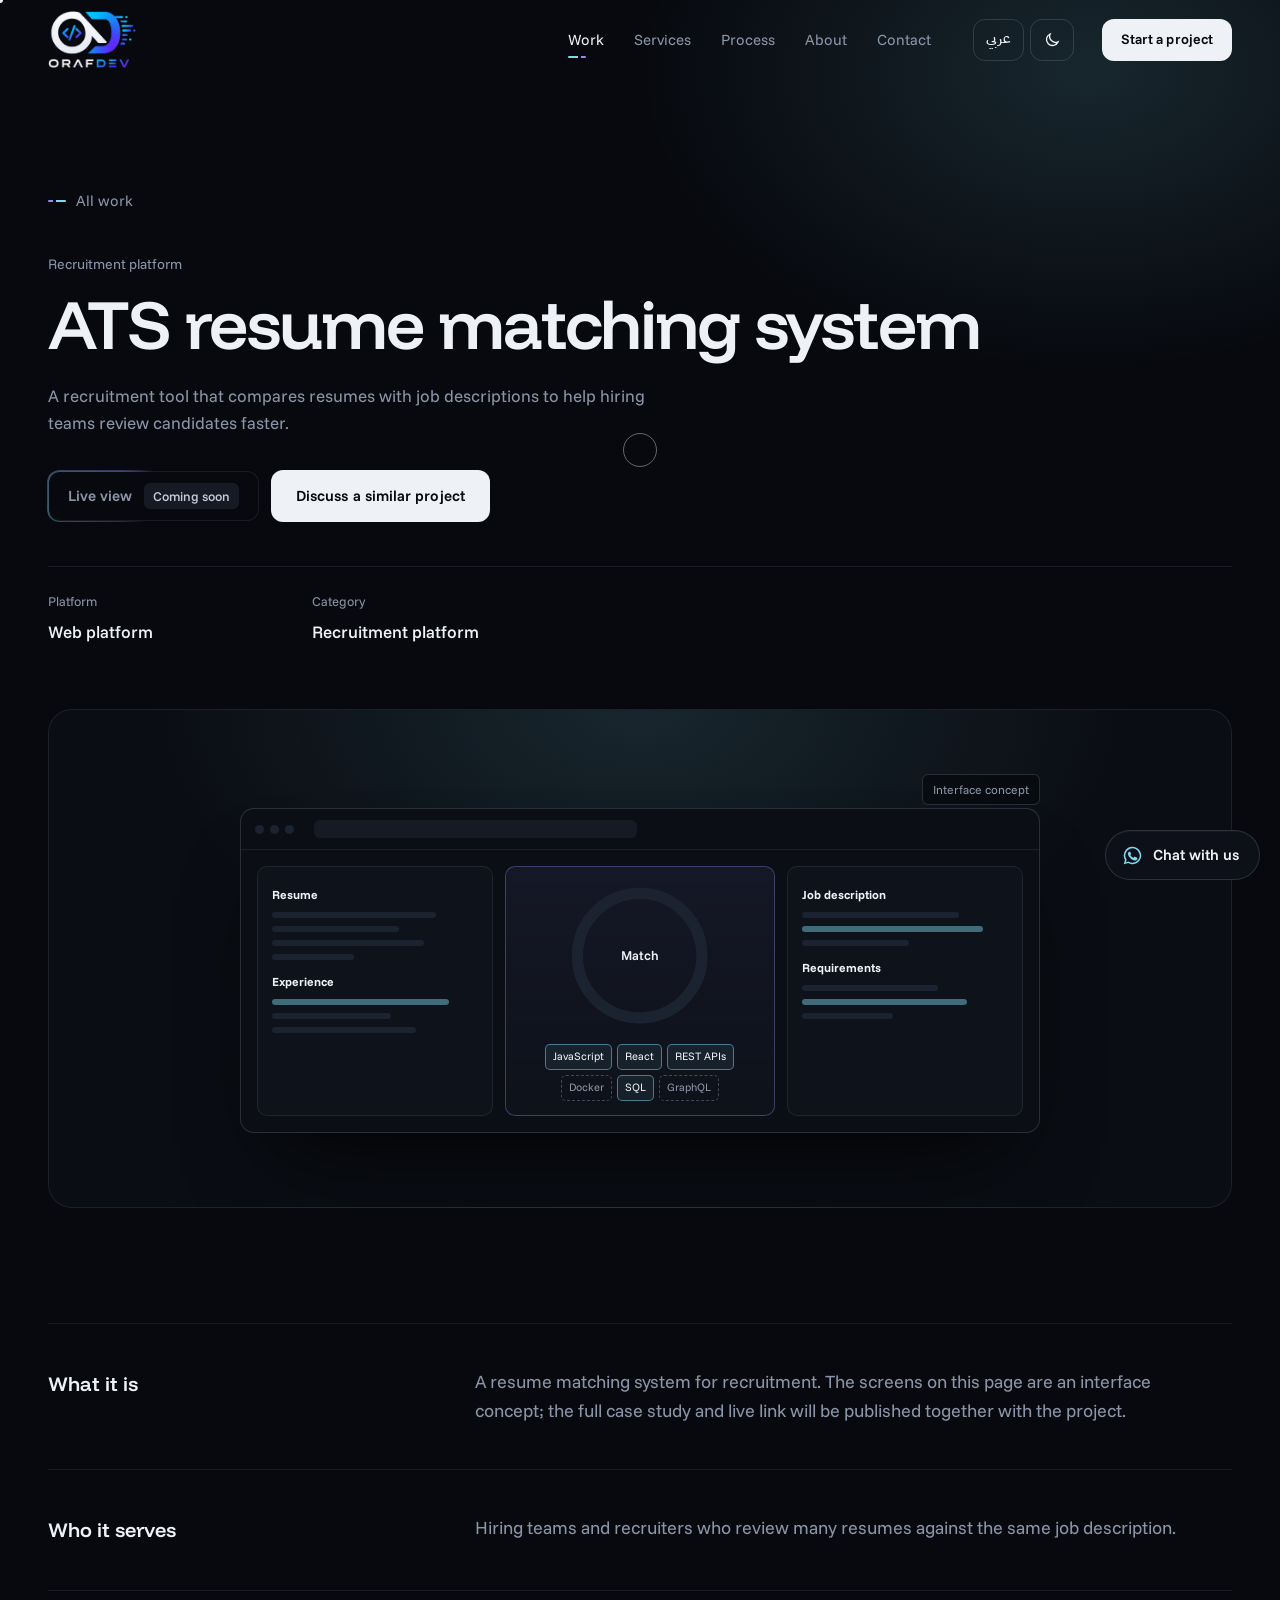
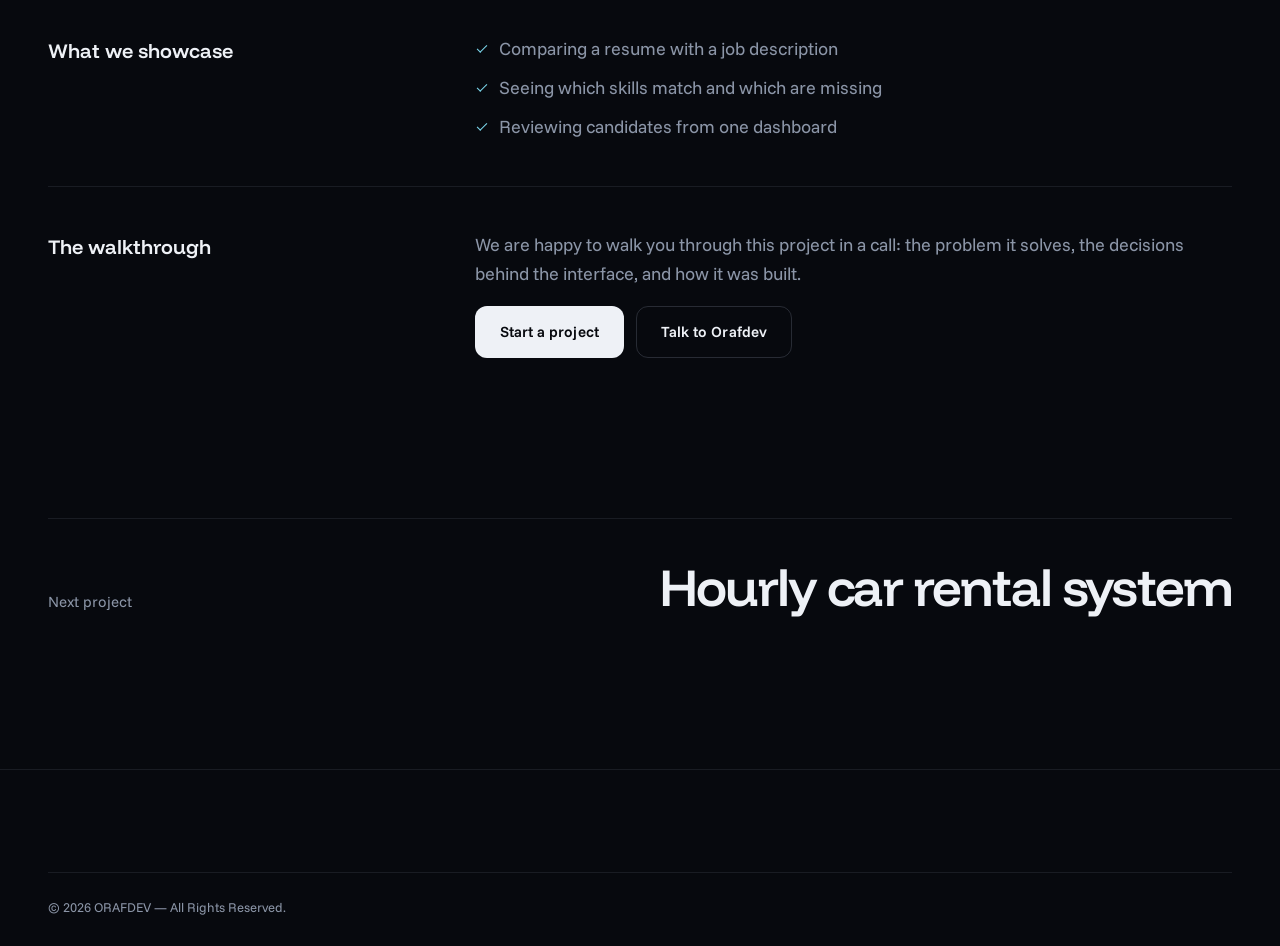
==== work/ats-matching.html @ 146fd5d3 "Original site from orafdev.zip" ====
<!doctype html>
<html lang="en">
<head>
  <meta charset="utf-8">
  <meta name="viewport" content="width=device-width, initial-scale=1">
  <title>ATS resume matching system — Orafdev</title>
  <meta name="description" content="A recruitment tool that compares resumes with job descriptions to help hiring teams review candidates faster.">
  <meta name="theme-color" content="#07090E">
  <link rel="canonical" href="/work/ats-matching.html">
  <link rel="icon" type="image/png" href="../assets/img/logo-symbol.png">
  <meta property="og:type" content="article">
  <meta property="og:title" content="ATS resume matching system — Orafdev">
  <meta property="og:description" content="A recruitment tool that compares resumes with job descriptions to help hiring teams review candidates faster.">
  <meta property="og:image" content="../logo.jpg">
  <link rel="preconnect" href="https://fonts.googleapis.com">
  <link rel="preconnect" href="https://fonts.gstatic.com" crossorigin>
  <link href="https://fonts.googleapis.com/css2?family=Funnel+Display:wght@400..800&family=Funnel+Sans:wght@400..700&family=IBM+Plex+Sans+Arabic:wght@400;500;600;700&display=swap" rel="stylesheet">
  <link rel="stylesheet" href="../assets/css/styles.css">
  <script src="../assets/js/prefs.js"></script>
  <script src="../assets/js/config.js"></script>
  <script src="../assets/js/i18n.js" defer></script>
  <script src="../assets/js/main.js" defer></script>
</head>
<body data-root="../">
  <a class="skip" href="#main">Skip to content</a>
  <div class="cursor" aria-hidden="true"><span class="cursor-dot"></span><span class="cursor-ring"></span></div>
  <div class="page-veil" aria-hidden="true"><span></span></div>

  <header class="nav" data-nav>
    <div class="nav-inner">
      <a class="logo" href="../index.html" aria-label="Orafdev home"><img src="../assets/img/logo.png" alt="Orafdev" width="824" height="526"></a>
      <nav class="nav-links" aria-label="Main">
        <a href="../index.html#work" class="is-active" aria-current="page">Work</a>
        <a href="../index.html#services">Services</a>
        <a href="../index.html#process">Process</a>
        <a href="../index.html#about">About</a>
        <a href="../index.html#contact">Contact</a>
      </nav>
      <div class="nav-tools">
        <button class="tool-btn lang-btn" type="button" data-lang-toggle>عربي</button>
        <button class="tool-btn" type="button" data-theme-toggle aria-label="Switch to light mode">
          <svg class="i-moon" viewBox="0 0 24 24" aria-hidden="true"><path d="M20 14.5A8 8 0 0 1 9.5 4a8 8 0 1 0 10.5 10.5Z"/></svg>
          <svg class="i-sun" viewBox="0 0 24 24" aria-hidden="true"><circle cx="12" cy="12" r="4"/><path d="M12 2v2M12 20v2M4.9 4.9l1.4 1.4M17.7 17.7l1.4 1.4M2 12h2M20 12h2M4.9 19.1l1.4-1.4M17.7 6.3l1.4-1.4"/></svg>
        </button>
      </div>
      <a class="btn btn-primary btn-sm nav-cta" href="../index.html#contact" data-magnetic>Start a project</a>
      <button class="menu-toggle" type="button" aria-expanded="false" aria-controls="mobile-menu" aria-label="Open menu"><span></span><span></span></button>
    </div>
  </header>
  <div class="mobile-menu" id="mobile-menu" hidden>
    <nav aria-label="Mobile">
      <a href="../index.html#work">Work</a><a href="../index.html#services">Services</a><a href="../index.html#process">Process</a><a href="../index.html#about">About</a><a href="../index.html#contact">Contact</a>
    </nav>
    <a class="btn btn-primary btn-block" href="../index.html#contact">Start a project</a>
  </div>

  <main id="main" data-project="ats-matching">
    <section class="case-hero" style="--tint: 125, 217, 238">
      <div class="wrap">
        <a class="back" href="../index.html#work">All work</a>
        <p class="project-cat reveal-hero">Recruitment platform</p>
        <h1 class="h-xxl reveal-hero">ATS resume matching system</h1>
        <p class="lead reveal-hero">A recruitment tool that compares resumes with job descriptions to help hiring teams review candidates faster.</p>
        <div class="case-actions reveal-hero">
          <a class="live-btn" data-live="ats-matching"><span class="live-label">Live view</span><span class="live-soon">Coming soon</span><span class="live-arrow" aria-hidden="true">→</span></a>
          <a class="btn btn-ghost" data-source="ats-matching" hidden>Source code</a>
          <a class="btn btn-primary" href="../index.html#contact" data-magnetic>Discuss a similar project</a>
        </div>
        <dl class="case-meta reveal-hero">
          <div><dt>Platform</dt><dd>Web platform</dd></div>
          <div><dt>Category</dt><dd>Recruitment platform</dd></div>
          <div><dt>Technology</dt><dd data-tech>To be published</dd></div>
        </dl>
      </div>
    </section>

    <div class="wrap">
      <figure class="case-visual is-mock reveal">
        <div class="mock-ats" role="img" aria-label="Interface concept of a resume matching dashboard">
        <div class="mk-browser">
        <div class="mk-bar"><i></i><i></i><i></i><span class="mk-url"></span></div>
        <div class="ats-ui">
        <div class="ats-doc">
        <b>Resume</b>
        <i style="--w:80%"></i><i style="--w:62%"></i><i style="--w:74%"></i><i style="--w:40%"></i>
        <b>Experience</b>
        <i style="--w:86%"></i><i style="--w:58%"></i><i style="--w:70%"></i>
        </div>
        <div class="ats-match">
        <div class="ats-ring"><svg viewBox="0 0 120 120" aria-hidden="true"><circle cx="60" cy="60" r="50"/><circle class="arc" cx="60" cy="60" r="50"/></svg><span>Match</span></div>
        <div class="ats-skills">
        <span class="is-hit">JavaScript</span><span class="is-hit">React</span><span class="is-hit">REST APIs</span><span>Docker</span><span class="is-hit">SQL</span><span>GraphQL</span>
        </div>
        </div>
        <div class="ats-doc ats-job">
        <b>Job description</b>
        <i style="--w:76%"></i><i style="--w:88%"></i><i style="--w:52%"></i>
        <b>Requirements</b>
        <i style="--w:66%"></i><i style="--w:80%"></i><i style="--w:44%"></i>
        </div>
        </div>
        </div>
        <span class="concept-tag">Interface concept</span>
        </div>
      </figure>
    </div>

    <div class="case-body">
      <div class="wrap">
        <section class="case-section reveal">
          <h2>What it is</h2>
          <div class="content">
            <p>A resume matching system for recruitment. The screens on this page are an interface concept; the full case study and live link will be published together with the project.</p>
          </div>
        </section>
        <section class="case-section reveal">
          <h2>Who it serves</h2>
          <div class="content">
            <p>Hiring teams and recruiters who review many resumes against the same job description.</p>
          </div>
        </section>
        <section class="case-section reveal">
          <h2>What we showcase</h2>
          <div class="content">
            <ul class="case-points"><li>Comparing a resume with a job description</li><li>Seeing which skills match and which are missing</li><li>Reviewing candidates from one dashboard</li></ul>
          </div>
        </section>

        <!--
          TODO(founders): extend this case study with real information only:
          the challenge, the approach, key features, technology (also set "tech" in assets/js/config.js),
          and the live URL ("live" in config.js). Add matching Arabic lines to assets/js/i18n.js.
        -->

        <section class="case-section reveal">
          <h2>The walkthrough</h2>
          <div class="content">
            <p>We are happy to walk you through this project in a call: the problem it solves, the decisions behind the interface, and how it was built.</p>
            <div class="hero-actions">
              <a class="btn btn-primary" href="../index.html#contact" data-magnetic>Start a project</a>
              <a class="btn btn-ghost" href="../index.html#contact" data-wa-link data-magnetic>Talk to Orafdev</a>
            </div>
          </div>
        </section>
      </div>
    </div>

    <section class="case-next">
      <div class="wrap">
        <a href="car-rental.html"><span>Next project</span><strong>Hourly car rental system</strong></a>
      </div>
    </section>
  </main>

  <footer class="footer">
    <div class="wrap"><div class="footer-bottom"><p>© <span data-year></span> ORAFDEV — All Rights Reserved.</p></div></div>
  </footer>

  <a class="wa-float" href="../index.html#contact" data-wa-link aria-label="Message Orafdev on WhatsApp">
    <svg viewBox="0 0 24 24" aria-hidden="true"><path d="M12 2a10 10 0 0 0-8.6 15.1L2 22l5-1.3A10 10 0 1 0 12 2Zm0 18.2a8.2 8.2 0 0 1-4.2-1.2l-.3-.2-3 .8.8-2.9-.2-.3A8.2 8.2 0 1 1 12 20.2Zm4.5-6.1c-.2-.1-1.5-.7-1.7-.8-.2-.1-.4-.1-.6.1l-.8 1c-.1.2-.3.2-.5.1a6.7 6.7 0 0 1-3.3-2.9c-.2-.4.2-.4.7-1.3.1-.2 0-.3 0-.4l-.8-1.8c-.2-.5-.4-.4-.6-.4h-.5a1 1 0 0 0-.7.3 3 3 0 0 0-.9 2.2 5.2 5.2 0 0 0 1.1 2.8 11.9 11.9 0 0 0 4.6 4c1.7.7 2.3.8 3.2.6a2.7 2.7 0 0 0 1.8-1.2 2.2 2.2 0 0 0 .1-1.3c0-.1-.2-.2-.4-.3Z"/></svg>
    <span>Chat with us</span>
  </a>
</body>
</html>
---- assets/css/styles.css ----
/* ==========================================================================
   ORAFDEV — Graphite & Ion design system
   ========================================================================== */
@property --ang { syntax: "<angle>"; inherits: false; initial-value: 0deg; }

:root {
  /* Surfaces */
  --bg: #07090E;
  --bg-2: #0A0D13;
  --surface: #0E121A;
  --surface-2: #151A24;
  --surface-3: #1C2330;
  --line: rgba(170, 182, 204, 0.11);
  --line-2: rgba(170, 182, 204, 0.2);
  --line-3: rgba(170, 182, 204, 0.32);

  /* Text */
  --fg: #EEF1F6;
  --fg-2: #C5CCD8;
  --muted: #8B95A7;

  /* Accents — softened from the logo's cyan / blue / violet */
  --ion: #7DD9EE;
  --iris: #8E8CF5;
  --azure: #5B8CFF;
  --ion-rgb: 125, 217, 238;
  --iris-rgb: 142, 140, 245;
  --accent-text: #7DD9EE;
  --duo: linear-gradient(100deg, var(--ion), var(--azure) 55%, var(--iris));

  --shadow-1: 0 1px 0 rgba(255, 255, 255, .03) inset, 0 20px 40px -24px rgba(0, 0, 0, .6);
  --shadow-2: 0 1px 0 rgba(255, 255, 255, .04) inset, 0 40px 80px -40px rgba(0, 0, 0, .7);

  /* Type */
  --font-display: "Funnel Display", "Funnel Sans", system-ui, sans-serif;
  --font: "Funnel Sans", system-ui, -apple-system, "Segoe UI", sans-serif;
  --fs-hero: clamp(2.6rem, 6vw, 5.6rem);
  --fs-xxl: clamp(2.4rem, 5.4vw, 4.8rem);
  --fs-xl: clamp(2.1rem, 4.1vw, 3.6rem);
  --fs-l: clamp(1.6rem, 2.5vw, 2.25rem);
  --fs-m: 1.25rem;
  --fs-s: 1.0625rem;

  /* Shape + rhythm */
  --r-xl: 24px;
  --r-l: 18px;
  --r-m: 12px;
  --r-s: 8px;
  --wrap: 1280px;
  --gutter: clamp(16px, 4vw, 48px);
  --section: clamp(84px, 9vw, 128px);
  --nav-h: 80px;
  --ease: cubic-bezier(.2, .7, .1, 1);
  --ease-out: cubic-bezier(.16, 1, .3, 1);
  color-scheme: dark;
}

:root[data-theme="light"] {
  --bg: #F5F7FA;
  --bg-2: #EEF1F5;
  --surface: #FFFFFF;
  --surface-2: #F2F4F8;
  --surface-3: #E8ECF2;
  --line: rgba(15, 23, 42, 0.09);
  --line-2: rgba(15, 23, 42, 0.16);
  --line-3: rgba(15, 23, 42, 0.26);
  --fg: #0B0F17;
  --fg-2: #2A3342;
  --muted: #5B6577;
  --accent-text: #19708A;
  --shadow-1: 0 1px 2px rgba(15, 23, 42, .04), 0 18px 36px -24px rgba(15, 23, 42, .22);
  --shadow-2: 0 1px 2px rgba(15, 23, 42, .05), 0 36px 70px -36px rgba(15, 23, 42, .3);
  color-scheme: light;
}

/* Screens and system visuals stay dark in both themes */
.dark-scope,
:root[data-theme="light"] :is(.panel-media, .mod-visual, .stack-viz, .hero-canvas, .case-visual) {
  --bg: #07090E; --bg-2: #0A0D13; --surface: #0E121A; --surface-2: #151A24; --surface-3: #1C2330;
  --line: rgba(170, 182, 204, 0.11); --line-2: rgba(170, 182, 204, 0.2); --line-3: rgba(170, 182, 204, 0.32);
  --fg: #EEF1F6; --fg-2: #C5CCD8; --muted: #8B95A7; --accent-text: #7DD9EE;
}

/* ==========================================================================
   Base
   ========================================================================== */
*, *::before, *::after { box-sizing: border-box; }
[hidden] { display: none !important; }
html { scroll-behavior: smooth; -webkit-text-size-adjust: 100%; scroll-padding-top: 88px; }
body {
  margin: 0;
  background: var(--bg);
  color: var(--fg-2);
  font-family: var(--font);
  font-size: 1.0625rem;
  line-height: 1.6;
  -webkit-font-smoothing: antialiased;
  -moz-osx-font-smoothing: grayscale;
  overflow-x: clip;
}
img, svg, canvas { display: block; max-width: 100%; }
a { color: inherit; text-decoration: none; }
button, input, select, textarea { font: inherit; color: inherit; }
ul, ol { margin: 0; padding: 0; list-style: none; }
h1, h2, h3, p, dl, dd, figure { margin: 0; }
::selection { background: var(--ion); color: #07090E; }
:focus-visible { outline: 2px solid var(--ion); outline-offset: 3px; border-radius: 6px; }

.skip {
  position: fixed; inset-inline-start: 16px; top: -60px; z-index: 300;
  background: var(--fg); color: var(--bg); padding: 10px 16px; border-radius: var(--r-m); font-weight: 600; transition: top .2s;
}
.skip:focus { top: 16px; }

.wrap { width: 100%; max-width: calc(var(--wrap) + var(--gutter) * 2); margin: 0 auto; padding: 0 var(--gutter); }
.section { padding: var(--section) 0; position: relative; }

/* Type */
.hero-title, .h-xxl, .h-xl, .h-l, .panel-title, .footer-statement, .price, .stat dd {
  font-family: var(--font-display);
  color: var(--fg);
  font-weight: 600;
  letter-spacing: -0.028em;
  line-height: 1.04;
  text-wrap: balance;
}
.h-xxl { font-size: var(--fs-xxl); }
.h-xl { font-size: var(--fs-xl); }
.h-l { font-size: var(--fs-l); letter-spacing: -0.025em; line-height: 1.08; }
.h-m { font-family: var(--font-display); font-size: var(--fs-m); font-weight: 600; color: var(--fg); line-height: 1.25; letter-spacing: -0.01em; }
.h-s { font-family: var(--font-display); font-size: var(--fs-s); font-weight: 600; color: var(--fg); line-height: 1.3; letter-spacing: -0.005em; }
.lead { font-size: clamp(1.0625rem, 1.3vw, 1.2rem); color: var(--muted); line-height: 1.6; max-width: 36em; text-wrap: pretty; }
p { text-wrap: pretty; }

.section-head { display: grid; gap: 18px; max-width: 780px; margin-bottom: clamp(44px, 6vw, 80px); }

/* ==========================================================================
   Logo
   ========================================================================== */
.logo { display: block; width: 88px; flex: none; }
.logo img { width: 100%; height: auto; }
.logo-lg { width: 132px; }
:root[data-theme="light"] .logo { background: #07090E; border-radius: 10px; padding: 6px 9px; box-sizing: content-box; width: 74px; }
:root[data-theme="light"] .logo-lg { width: 112px; padding: 10px 14px; }

/* ==========================================================================
   Buttons
   ========================================================================== */
.btn {
  --mx: 0px; --my: 0px;
  position: relative; display: inline-flex; align-items: center; justify-content: center; gap: 10px;
  min-height: 52px; padding: 0 24px; border-radius: var(--r-m);
  font-weight: 600; font-size: .9375rem; letter-spacing: .005em; white-space: nowrap;
  border: 1px solid transparent; cursor: pointer;
  transform: translate(var(--mx), var(--my));
  transition: transform .35s var(--ease-out), background-color .25s, border-color .25s, box-shadow .3s, color .25s;
}
.btn-sm { min-height: 42px; padding: 0 18px; font-size: .875rem; }
.btn-block { width: 100%; }
.btn-primary { background: var(--fg); color: var(--bg); box-shadow: 0 0 0 0 rgba(var(--ion-rgb), 0); }
.btn-primary:hover { box-shadow: 0 0 0 4px rgba(var(--ion-rgb), .16), 0 14px 34px -14px rgba(var(--ion-rgb), .55); }
.btn-ghost { background: transparent; border-color: var(--line-2); color: var(--fg); }
.btn-ghost:hover { border-color: var(--line-3); background: var(--surface-2); }
.btn[aria-disabled="true"] { opacity: .5; pointer-events: none; }

/* Live view: a light that flows around the border */
.live-btn {
  position: relative; isolation: isolate;
  display: inline-flex; align-items: center; gap: 12px;
  min-height: 50px; padding: 0 20px; border-radius: var(--r-m);
  background: var(--surface-2); color: var(--fg); font-weight: 600; font-size: .9375rem;
  box-shadow: inset 0 0 0 1px var(--line-2);
  cursor: pointer; transition: background .3s, box-shadow .3s, transform .35s var(--ease-out);
}
.live-btn::before {
  content: ""; position: absolute; inset: -1px; z-index: -1; border-radius: inherit; padding: 1.5px;
  background: conic-gradient(from var(--ang), transparent 0deg, transparent 200deg, var(--ion) 260deg, var(--iris) 310deg, transparent 360deg);
  -webkit-mask: linear-gradient(#000 0 0) content-box, linear-gradient(#000 0 0); -webkit-mask-composite: xor;
  mask: linear-gradient(#000 0 0) content-box exclude, linear-gradient(#000 0 0);
  animation: orbit-ang 3.6s linear infinite;
}
.live-btn::after {
  content: ""; position: absolute; inset: 0; z-index: -1; border-radius: inherit; opacity: 0;
  background: radial-gradient(120% 140% at 0% 50%, rgba(var(--ion-rgb), .16), transparent 60%);
  transition: opacity .35s;
}
.live-btn:hover { background: var(--surface-3); transform: translateY(-1px); }
.live-btn:hover::before { animation-duration: 1.4s; }
.live-btn:hover::after { opacity: 1; }
.live-arrow { display: inline-block; transition: transform .35s var(--ease-out); }
.live-btn:hover .live-arrow { transform: translateX(5px); }
.live-soon { display: none; }
.live-btn.is-soon { cursor: default; background: transparent; box-shadow: inset 0 0 0 1px var(--line); color: var(--muted); }
.live-btn.is-soon::before { animation: none; opacity: .35; }
.live-btn.is-soon:hover { transform: none; background: transparent; }
.live-btn.is-soon .live-arrow { display: none; }
.live-btn.is-soon .live-soon { display: inline; font-size: .8125rem; font-weight: 500; padding: 3px 9px; border-radius: 6px; background: var(--surface-2); color: var(--fg-2); }
@keyframes orbit-ang { to { --ang: 360deg; } }

.link-btn { display: inline-flex; align-items: center; gap: 8px; min-height: 50px; padding: 0 6px; color: var(--fg); font-weight: 600; font-size: .9375rem; position: relative; }
.link-btn::after { content: ""; position: absolute; inset-inline: 6px; bottom: 12px; height: 1px; background: var(--line-3); transition: background .3s; }
.link-btn:hover::after { background: var(--ion); }

/* ==========================================================================
   Navigation
   ========================================================================== */
.nav { position: fixed; inset: 0 0 auto 0; z-index: 50; height: var(--nav-h); border-bottom: 1px solid transparent; transition: height .4s var(--ease), background-color .4s, border-color .4s; }
.nav.is-scrolled {
  height: 66px;
  background: color-mix(in srgb, var(--bg) 74%, transparent);
  backdrop-filter: blur(18px) saturate(150%); -webkit-backdrop-filter: blur(18px) saturate(150%);
  border-bottom-color: var(--line);
}
.nav-inner { height: 100%; max-width: calc(var(--wrap) + var(--gutter) * 2); margin: 0 auto; padding: 0 var(--gutter); display: flex; align-items: center; gap: 28px; }
.nav .logo { transition: width .4s var(--ease); }
.nav.is-scrolled .logo { width: 74px; }
:root[data-theme="light"] .nav.is-scrolled .logo { width: 62px; }
.nav-links { display: flex; gap: 2px; margin-inline-start: auto; }
.nav-links a { position: relative; padding: 10px 14px; font-size: .9375rem; color: var(--muted); transition: color .2s; }
.nav-links a:hover, .nav-links a.is-active { color: var(--fg); }
.nav-links a::after {
  content: ""; position: absolute; inset-inline-start: 14px; bottom: 4px; height: 2px; width: 18px; border-radius: 2px;
  background: linear-gradient(90deg, var(--ion) 0 10px, transparent 10px 13px, var(--iris) 13px 18px);
  transform: scaleX(0); transform-origin: left; transition: transform .35s var(--ease-out);
}
.nav-links a.is-active::after { transform: scaleX(1); }
.nav-tools { display: flex; align-items: center; gap: 6px; }
.tool-btn { display: inline-grid; place-items: center; min-width: 42px; height: 42px; padding: 0 12px; border-radius: var(--r-m); border: 1px solid var(--line-2); background: transparent; color: var(--fg); font-size: .875rem; font-weight: 600; cursor: pointer; transition: border-color .25s, background .25s; }
.tool-btn:hover { border-color: var(--line-3); background: var(--surface-2); }
.tool-btn svg { width: 18px; height: 18px; fill: none; stroke: currentColor; stroke-width: 1.8; stroke-linecap: round; }
.tool-btn .i-sun { display: none; }
:root[data-theme="light"] .tool-btn .i-sun { display: block; }
:root[data-theme="light"] .tool-btn .i-moon { display: none; }
.lang-btn { font-family: "IBM Plex Sans Arabic", var(--font); }
:root[lang="ar"] .lang-btn { font-family: "Funnel Sans", sans-serif; letter-spacing: .04em; }

.menu-toggle { display: none; width: 48px; height: 48px; border: 1px solid var(--line-2); border-radius: var(--r-m); background: transparent; position: relative; cursor: pointer; }
.menu-toggle span { position: absolute; left: 14px; right: 14px; height: 2px; background: var(--fg); border-radius: 2px; transition: transform .4s var(--ease-out), top .4s var(--ease-out); }
.menu-toggle span:first-child { top: 19px; }
.menu-toggle span:last-child { top: 27px; right: 20px; background: var(--ion); }
.menu-toggle[aria-expanded="true"] span:first-child { top: 23px; transform: rotate(45deg); }
.menu-toggle[aria-expanded="true"] span:last-child { top: 23px; right: 14px; transform: rotate(-45deg); background: var(--fg); }

.mobile-menu {
  position: fixed; inset: 0; z-index: 45; background: var(--bg);
  padding: calc(var(--nav-h) + 12px) var(--gutter) 32px; display: flex; flex-direction: column;
  clip-path: circle(0% at calc(100% - 40px) 40px); transition: clip-path .6s var(--ease-out);
}
.mobile-menu.is-open { clip-path: circle(150% at calc(100% - 40px) 40px); }
.mobile-menu nav { display: flex; flex-direction: column; margin: auto 0; padding: 24px 0; }
.mobile-menu nav a {
  font-family: var(--font-display); font-size: clamp(2.2rem, 10vw, 3rem); font-weight: 600; color: var(--fg);
  letter-spacing: -0.03em; padding: 8px 0; line-height: 1.15; border-bottom: 1px solid var(--line);
  opacity: 0; transform: translateY(16px); transition: opacity .5s var(--ease-out), transform .5s var(--ease-out);
}
.mobile-menu.is-open nav a { opacity: 1; transform: none; }
.mobile-menu.is-open nav a:nth-child(2) { transition-delay: .05s; }
.mobile-menu.is-open nav a:nth-child(3) { transition-delay: .1s; }
.mobile-menu.is-open nav a:nth-child(4) { transition-delay: .15s; }
.mobile-menu.is-open nav a:nth-child(5) { transition-delay: .2s; }

/* ==========================================================================
   Hero
   ========================================================================== */
.hero { position: relative; min-height: 100svh; display: flex; align-items: center; padding: calc(var(--nav-h) + 40px) 0 110px; overflow: hidden; isolation: isolate; }
.hero-canvas { position: absolute; inset: 0; width: 100%; height: 100%; z-index: -1; }
.hero-fallback {
  position: absolute; inset: 0; z-index: -2;
  background:
    radial-gradient(45% 55% at 76% 46%, rgba(91, 140, 255, .14), transparent 70%),
    radial-gradient(30% 34% at 86% 30%, rgba(var(--ion-rgb), .1), transparent 70%),
    radial-gradient(34% 40% at 66% 78%, rgba(var(--iris-rgb), .1), transparent 70%);
}
.hero-glow { position: absolute; inset: 0; z-index: -1; pointer-events: none; background: radial-gradient(520px circle at var(--gx, 70%) var(--gy, 40%), rgba(var(--ion-rgb), .06), transparent 60%); }
.hero::after { content: ""; position: absolute; inset: auto 0 0 0; height: 180px; z-index: -1; pointer-events: none; background: linear-gradient(to bottom, transparent, var(--bg)); }
.hero-title { font-size: var(--fs-hero); max-width: 12.5em; line-height: 1; letter-spacing: -0.032em; margin-bottom: 28px; }
.hero-title .line { display: block; overflow: hidden; padding-bottom: .07em; }
.hero-title .line > span { display: inline-block; transform: translateY(105%); transition: transform 1.1s var(--ease-out); }
.hero-title .line:nth-child(2) > span { transition-delay: .08s; }
.hero-title .line:nth-child(3) > span { transition-delay: .16s; }
.is-loaded .hero-title .line > span { transform: none; }
.hero-lead { font-size: clamp(1.0625rem, 1.35vw, 1.25rem); color: var(--muted); max-width: 32em; margin-bottom: 34px; }
.hero-actions { display: flex; flex-wrap: wrap; gap: 12px; }
.reveal-hero { opacity: 0; transform: translateY(18px); transition: opacity .9s var(--ease-out), transform .9s var(--ease-out); }
.is-loaded .reveal-hero { opacity: 1; transform: none; }
.is-loaded .hero-lead { transition-delay: .4s; }
.is-loaded .hero-actions.reveal-hero { transition-delay: .5s; }
.is-loaded .capabilities { transition-delay: .64s; }
.capabilities { display: flex; flex-wrap: wrap; align-items: center; gap: 10px 0; margin-top: 48px; font-size: .875rem; color: var(--muted); letter-spacing: .02em; }
.capabilities li { display: inline-flex; align-items: center; }
.capabilities li + li::before { content: ""; width: 22px; height: 2px; margin: 0 14px; border-radius: 2px; background: linear-gradient(90deg, var(--ion) 0 12px, transparent 12px 15px, var(--iris) 15px 22px); opacity: .8; }

/* ==========================================================================
   Scroll reveal
   ========================================================================== */
.reveal { opacity: 0; transform: translateY(26px); transition: opacity .9s var(--ease-out), transform .9s var(--ease-out); transition-delay: var(--d, 0s); }
.reveal.is-in { opacity: 1; transform: none; }

/* ==========================================================================
   Experience — the paper band
   ========================================================================== */
.proof {
  --fg: #0B0F17; --fg-2: #2A3342; --muted: #556074; --line: rgba(15, 23, 42, .1); --line-2: rgba(15, 23, 42, .18);
  background: #EEF1F6; color: var(--fg-2); padding: clamp(80px, 10vw, 136px) 0; position: relative; overflow: hidden;
}
:root[data-theme="light"] .proof {
  --fg: #EEF1F6; --fg-2: #C5CCD8; --muted: #8B95A7; --line: rgba(170, 182, 204, .14); --line-2: rgba(170, 182, 204, .24);
  background: #0B0F17;
}
.proof-grid { display: grid; grid-template-columns: 6fr 6fr; gap: 40px 64px; align-items: end; }
.proof-copy { display: grid; gap: 22px; }
.stats { display: grid; grid-template-columns: 1fr 1fr; border-top: 1px solid var(--line-2); }
.stat { display: flex; flex-direction: column-reverse; gap: 10px; padding: 26px 0 0; }
.stat + .stat { padding-inline-start: 28px; border-inline-start: 1px solid var(--line-2); }
.stat dt { font-size: .9375rem; color: var(--muted); }
.stat dd { font-size: clamp(4.5rem, 11vw, 9.5rem); line-height: .85; letter-spacing: -0.06em; display: flex; align-items: flex-start; font-variant-numeric: tabular-nums; }
.stat-plus { font-size: .42em; letter-spacing: 0; margin-inline-start: .06em; margin-top: .08em; background: var(--duo); -webkit-background-clip: text; background-clip: text; color: transparent; }
.proof-sign { grid-column: 1 / -1; font-family: var(--font-display); font-size: var(--fs-m); color: var(--fg); padding-top: 28px; border-top: 1px solid var(--line); display: flex; align-items: center; gap: 14px; }
.proof-sign::before { content: ""; width: 26px; height: 2px; border-radius: 2px; background: linear-gradient(90deg, var(--azure) 0 14px, transparent 14px 18px, var(--iris) 18px 26px); }

/* ==========================================================================
   Selected work — stacking deck
   ========================================================================== */
.deck { display: grid; gap: 28px; }
.panel {
  --shrink: 0;
  position: sticky; top: calc(var(--nav-h) + 8px);
  display: grid; grid-template-columns: 5fr 7fr; min-height: min(74vh, 640px);
  border-radius: var(--r-xl); border: 1px solid var(--line); overflow: hidden;
  background: radial-gradient(70% 90% at 100% 0%, rgba(var(--tint), .13), transparent 60%), linear-gradient(180deg, var(--surface), var(--bg-2));
  box-shadow: var(--shadow-2);
  transform-origin: 50% 0;
  transform: scale(calc(1 - var(--shrink) * .06));
  filter: brightness(calc(1 - var(--shrink) * .35));
}
.panel-info { display: flex; flex-direction: column; justify-content: center; gap: 14px; padding: clamp(28px, 3.6vw, 52px); position: relative; z-index: 1; }
.panel-num { font-family: var(--font-display); font-size: .9375rem; font-weight: 600; color: rgb(var(--tint)); letter-spacing: .02em; display: flex; align-items: center; gap: 12px; }
.panel-num::after { content: ""; width: 40px; height: 1px; background: rgba(var(--tint), .5); }
:root[data-theme="light"] .panel-num { filter: brightness(.65) saturate(1.3); }
:root[data-theme="light"] .panel { filter: brightness(calc(1 - var(--shrink) * .06)); }
.project-cat { font-size: .875rem; color: var(--muted); margin-top: 10px; }
.panel-title { font-size: clamp(2rem, 3.6vw, 3.25rem); }
.panel-desc { color: var(--fg-2); max-width: 30em; }
.panel-tech { font-size: .875rem; color: var(--muted); }
.panel-tech:empty { display: none; }
.panel-actions { display: flex; flex-wrap: wrap; align-items: center; gap: 10px 14px; margin-top: 10px; }
.panel-media { position: relative; display: grid; place-items: center; padding: clamp(20px, 2.4vw, 36px); perspective: 1400px; overflow: hidden; background: rgba(7, 9, 14, .35); }
:root[data-theme="light"] .panel-media { background: #0A0D13; }
.panel-media::before {
  content: ""; position: absolute; inset: 0; pointer-events: none;
  background: linear-gradient(var(--line) 1px, transparent 1px) 0 0 / 36px 36px, linear-gradient(90deg, var(--line) 1px, transparent 1px) 0 0 / 36px 36px;
  -webkit-mask-image: radial-gradient(70% 70% at 60% 50%, #000, transparent); mask-image: radial-gradient(70% 70% at 60% 50%, #000, transparent);
  opacity: .7;
}
.panel-media > * { --rx: 0deg; --ry: 0deg; transform: rotateX(var(--rx)) rotateY(var(--ry)); transition: transform .6s var(--ease-out); }

/* Real project images */
.shot { position: relative; width: 100%; max-width: 860px; border-radius: 14px; overflow: hidden; box-shadow: 0 50px 90px -40px rgba(0, 0, 0, .8), 0 0 0 1px var(--line-2); background: #07090E; }
.shot img { width: 100%; height: auto; transition: transform 1.2s var(--ease-out); }
.panel:hover .shot img { transform: scale(1.03); }
.shot::after { content: ""; position: absolute; inset: 0; pointer-events: none; background: linear-gradient(115deg, transparent 35%, rgba(255, 255, 255, .07) 50%, transparent 65%); background-size: 250% 100%; background-position: 130% 0; transition: background-position 1.2s var(--ease-out); }
.panel:hover .shot::after { background-position: -30% 0; }
.shot-frame .mk-bar { padding: 12px 14px; border-bottom: 1px solid var(--line); background: #0B0E15; }
.shot-crop img { aspect-ratio: 2.15; object-fit: cover; object-position: top; }

/* Shared mock chrome */
.mk-browser { width: 100%; border-radius: 14px; border: 1px solid var(--line-2); background: #0B0E15; overflow: hidden; box-shadow: 0 50px 90px -40px rgba(0, 0, 0, .85); }
.mk-bar { display: flex; align-items: center; gap: 6px; padding: 11px 14px; border-bottom: 1px solid var(--line); }
.mk-bar i { width: 9px; height: 9px; border-radius: 50%; background: var(--surface-3); }
.mk-url { margin-inline-start: 14px; height: 18px; flex: 0 1 42%; border-radius: 6px; background: var(--surface-2); }
.concept-tag { position: absolute; top: 0; inset-inline-end: 0; font-size: .75rem; color: var(--muted); padding: 5px 10px; border-radius: 6px; border: 1px solid var(--line-2); background: rgba(7, 9, 14, .7); backdrop-filter: blur(6px); }

/* Car rental mock */
.mock-rental { position: relative; width: 100%; max-width: 760px; padding: 34px 9% 40px 0; }
.rent-ui { display: grid; grid-template-columns: 1.1fr 1fr; gap: 14px; padding: 16px; font-size: .8125rem; color: var(--fg-2); }
.rent-list { display: grid; gap: 10px; align-content: start; }
.rent-filter { display: flex; gap: 6px; flex-wrap: wrap; margin-bottom: 2px; }
.rent-filter b, .rent-filter span { padding: 4px 10px; border-radius: 6px; border: 1px solid var(--line-2); font-weight: 500; font-size: .75rem; }
.rent-filter b { background: var(--fg); color: #07090E; border-color: var(--fg); }
.rent-car { display: grid; grid-template-columns: 92px 1fr; align-items: center; gap: 10px; padding: 10px; border-radius: 10px; border: 1px solid var(--line); background: var(--surface); }
.rent-car svg { width: 92px; fill: none; stroke: var(--muted); stroke-width: 2.4; stroke-linecap: round; stroke-linejoin: round; }
.rent-car b { display: block; color: var(--fg); font-size: .875rem; }
.rent-car span { font-size: .75rem; color: var(--muted); }
.rent-car.is-on { border-color: rgba(var(--ion-rgb), .5); background: linear-gradient(90deg, rgba(var(--ion-rgb), .08), var(--surface)); }
.rent-car.is-on svg { stroke: var(--ion); }
.rent-book { display: flex; flex-direction: column; gap: 12px; padding: 14px; border-radius: 12px; border: 1px solid var(--line); background: var(--surface); }
.rent-head { display: flex; justify-content: space-between; align-items: baseline; }
.rent-head b { color: var(--fg); font-size: .9375rem; }
.rent-head span { font-size: .75rem; color: var(--muted); }
.rent-hours { display: grid; grid-template-columns: repeat(4, 1fr); gap: 6px; }
.rent-hours span { text-align: center; padding: 7px 0; border-radius: 8px; border: 1px solid var(--line-2); font-weight: 600; }
.rent-hours .is-on { background: rgba(var(--ion-rgb), .14); border-color: var(--ion); color: var(--fg); }
.rent-timeline { position: relative; height: 34px; border-radius: 8px; background: repeating-linear-gradient(90deg, var(--surface-2) 0 calc(12.5% - 2px), transparent calc(12.5% - 2px) 12.5%); }
.rent-timeline i { position: absolute; top: 0; bottom: 0; left: calc(var(--s) * 12.5%); width: calc((var(--e) - var(--s)) * 12.5%); border-radius: 8px; background: linear-gradient(90deg, rgba(var(--ion-rgb), .55), rgba(var(--iris-rgb), .55)); box-shadow: 0 0 0 1px rgba(var(--ion-rgb), .6) inset; }
.rent-times { display: flex; justify-content: space-between; font-size: .75rem; color: var(--muted); }
.rent-cta { margin-top: auto; text-align: center; padding: 10px; border-radius: 9px; background: var(--fg); color: #07090E; font-weight: 700; font-size: .8125rem; }
.mk-phone { position: absolute; inset-inline-end: 0; bottom: 0; width: 23%; min-width: 132px; aspect-ratio: 9 / 17; border-radius: 22px; border: 1px solid var(--line-3); background: #0B0E15; padding: 18px 12px 12px; display: flex; flex-direction: column; gap: 10px; box-shadow: 0 40px 70px -30px rgba(0, 0, 0, .9); transform: rotate(3deg); font-size: .75rem; color: var(--fg-2); }
.cal b { color: var(--fg); font-size: .8125rem; }
.cal-grid { display: grid; grid-template-columns: repeat(7, 1fr); gap: 4px; margin-top: 8px; }
.cal-grid i { aspect-ratio: 1; border-radius: 5px; background: var(--surface-2); }
.cal-grid i.is-on { background: var(--ion); }
.slot { display: flex; justify-content: space-between; padding: 8px 10px; border-radius: 8px; border: 1px solid rgba(var(--ion-rgb), .5); color: var(--fg); font-weight: 600; }
.mk-phone .rent-cta { margin-top: auto; }

/* ATS mock */
.mock-ats { position: relative; width: 100%; max-width: 800px; padding: 34px 0 10px; }
.ats-ui { display: grid; grid-template-columns: 1fr 1.15fr 1fr; gap: 12px; padding: 16px; }
.ats-doc { display: flex; flex-direction: column; gap: 8px; padding: 14px; border-radius: 10px; border: 1px solid var(--line); background: var(--surface); }
.ats-doc b { font-size: .75rem; color: var(--fg); margin-top: 4px; }
.ats-doc i { height: 6px; width: var(--w); border-radius: 3px; background: var(--surface-3); }
.ats-job i:nth-of-type(2), .ats-doc i:nth-of-type(5) { background: rgba(var(--ion-rgb), .45); }
.ats-match { display: flex; flex-direction: column; align-items: center; gap: 14px; padding: 14px; border-radius: 10px; border: 1px solid rgba(var(--iris-rgb), .35); background: linear-gradient(180deg, rgba(var(--iris-rgb), .08), var(--surface)); }
.ats-ring { position: relative; width: 62%; aspect-ratio: 1; display: grid; place-items: center; }
.ats-ring svg { position: absolute; inset: 0; transform: rotate(-90deg); }
.ats-ring circle { fill: none; stroke: var(--surface-3); stroke-width: 9; }
.ats-ring .arc { stroke: var(--ion); stroke-linecap: round; stroke-dasharray: 314; stroke-dashoffset: 314; transition: stroke-dashoffset 1.6s var(--ease-out); }
.panel.is-current .ats-ring .arc, .panel:hover .ats-ring .arc { stroke-dashoffset: 72; }
.ats-ring span { font-size: .8125rem; font-weight: 600; color: var(--fg); }
.ats-skills { display: flex; flex-wrap: wrap; justify-content: center; gap: 5px; }
.ats-skills span { font-size: .6875rem; padding: 3px 7px; border-radius: 5px; border: 1px dashed var(--line-3); color: var(--muted); }
.ats-skills .is-hit { border-style: solid; border-color: rgba(var(--ion-rgb), .5); color: var(--fg); background: rgba(var(--ion-rgb), .08); }

/* ==========================================================================
   Services — five modules, five identities
   ========================================================================== */
.bento { display: grid; grid-template-columns: repeat(12, 1fr); gap: 20px; perspective: 1600px; }
.mod {
  --rx: 0deg; --ry: 0deg; --lx: 50%; --ly: 50%; --acc: var(--ion-rgb);
  position: relative; display: grid; grid-template-rows: auto 1fr;
  border-radius: var(--r-xl); border: 1px solid var(--line); background: var(--surface); overflow: hidden;
  box-shadow: var(--shadow-1);
  transform: rotateX(var(--rx)) rotateY(var(--ry));
  transition: transform .5s var(--ease-out), border-color .35s, opacity .9s var(--ease-out);
}
.mod.reveal.is-in { transform: rotateX(var(--rx)) rotateY(var(--ry)); }
.mod::after { content: ""; position: absolute; inset: 0; pointer-events: none; opacity: 0; background: radial-gradient(420px circle at var(--lx) var(--ly), rgba(var(--acc), .1), transparent 60%); transition: opacity .35s; }
.mod:hover { border-color: rgba(var(--acc), .35); }
.mod:hover::after { opacity: 1; }
.mod-web { grid-column: span 7; }
.mod-landing { grid-column: span 5; --acc: var(--iris-rgb); }
.mod-app { grid-column: span 12; grid-template-columns: 5fr 7fr; grid-template-rows: none; --acc: 91, 140, 255; }
.mod-solutions { grid-column: span 5; --acc: var(--iris-rgb); }
.mod-support { grid-column: span 7; }
.mod-body { display: grid; gap: 12px; align-content: start; padding: 28px 32px 32px; }
.mod-body > p { color: var(--muted); max-width: 34em; }
.mod-app .mod-body { padding: clamp(28px, 3.4vw, 48px); align-content: center; }
.mod-visual { position: relative; min-height: 240px; display: grid; place-items: center; overflow: hidden; background: radial-gradient(70% 90% at 50% 110%, rgba(var(--acc), .2), transparent 70%), #0A0D13; border-bottom: 1px solid var(--line); }
.mod-app .mod-visual { border-bottom: 0; border-inline-start: 1px solid var(--line); min-height: 340px; }
.caps { display: flex; flex-wrap: wrap; gap: 6px 8px; margin-top: 6px; }
.caps li { font-size: .8125rem; color: var(--fg-2); padding: 4px 10px; border-radius: 6px; background: var(--surface-2); }

/* websites */
.v-web { position: relative; width: 74%; height: 76%; margin-top: 8%; }
.v-desk { position: absolute; inset: 0 14% 0 0; border-radius: 10px 10px 0 0; border: 1px solid var(--line-2); border-bottom: 0; background: var(--surface); padding: 12px; display: flex; flex-direction: column; gap: 8px; }
.v-desk i, .v-mob i { display: block; border-radius: 4px; background: var(--surface-3); }
.v-nav { height: 6px; width: 30%; }
.v-desk .v-hero, .v-mob .v-hero { height: 30%; background: linear-gradient(120deg, rgba(var(--ion-rgb), .5), rgba(91, 140, 255, .35)); }
.v-line { height: 6px; width: 60%; }
.v-line.s { width: 40%; }
.v-cols { display: grid; grid-template-columns: repeat(3, 1fr); gap: 6px; flex: 1; }
.v-cols i { height: 100%; }
.v-mob { position: absolute; inset-inline-end: 0; bottom: -10%; width: 26%; height: 92%; border-radius: 14px; border: 1px solid var(--line-3); background: #0B0E15; padding: 14px 8px; display: flex; flex-direction: column; gap: 6px; box-shadow: -20px 20px 40px -20px rgba(0, 0, 0, .8); transition: transform .7s var(--ease-out); }
.v-mob .v-btn { margin-top: auto; height: 14px; background: var(--ion); }
.mod-web:hover .v-mob { transform: translateY(-10%); }

/* landing funnel */
.v-funnel { width: 76%; display: grid; gap: 10px; justify-items: center; }
.v-funnel span { width: var(--w); padding: 11px 16px; border-radius: 10px; border: 1px solid var(--line-2); background: var(--surface); font-size: .8125rem; font-weight: 600; color: var(--fg-2); text-align: center; transition: transform .6s var(--ease-out), background .4s; }
.v-funnel .is-on { background: linear-gradient(90deg, rgba(var(--iris-rgb), .45), rgba(var(--ion-rgb), .35)); border-color: rgba(var(--iris-rgb), .6); color: #fff; box-shadow: 0 16px 40px -16px rgba(var(--iris-rgb), .7); }
.mod-landing:hover .v-funnel span:nth-child(1) { transform: scaleX(1.03); }
.mod-landing:hover .v-funnel .is-on { transform: scale(1.06); }

/* app */
.v-app { position: relative; width: 84%; height: 74%; display: grid; grid-template-columns: 44px 1fr; border-radius: 12px; border: 1px solid var(--line-2); background: var(--surface); overflow: hidden; }
.v-side { border-inline-end: 1px solid var(--line); padding: 12px 10px; display: grid; gap: 10px; align-content: start; }
.v-side i { height: 22px; border-radius: 6px; background: var(--surface-2); }
.v-side i.is-on { background: rgba(91, 140, 255, .45); }
.v-main { padding: 14px; display: grid; grid-template-rows: auto 1fr auto; gap: 12px; }
.v-kpis { display: grid; grid-template-columns: repeat(3, 1fr); gap: 8px; }
.v-kpis i { height: 46px; border-radius: 8px; background: var(--surface-2); border: 1px solid var(--line); }
.v-chart svg { width: 100%; height: 100%; min-height: 80px; }
.v-chart .area { fill: rgba(91, 140, 255, .14); }
.v-chart .ln { fill: none; stroke: var(--azure); stroke-width: 2; vector-effect: non-scaling-stroke; stroke-dasharray: 600; stroke-dashoffset: 0; }
.mod-app:hover .v-chart .ln { animation: draw 1.4s var(--ease-out); }
.v-rows { display: grid; gap: 6px; }
.v-rows i { height: 8px; border-radius: 4px; background: var(--surface-2); }
.v-graph { position: absolute; inset-inline-end: -6%; bottom: -10%; width: 36%; overflow: visible; }
.v-graph path { fill: none; stroke: rgba(var(--ion-rgb), .5); stroke-width: 1.4; stroke-dasharray: 4 4; }
.v-graph circle { fill: #0B0E15; stroke: var(--ion); stroke-width: 1.6; }
.mod-app:hover .v-graph path { animation: dash 1s linear infinite; }
@keyframes draw { from { stroke-dashoffset: 600; } to { stroke-dashoffset: 0; } }
@keyframes dash { to { stroke-dashoffset: -16; } }

/* solutions: modules snapping together */
.v-blocks { display: grid; grid-template-columns: repeat(3, 58px); gap: 10px; transform: rotateX(50deg) rotateZ(-38deg); transform-style: preserve-3d; }
.v-blocks i { height: 58px; border-radius: 12px; border: 1px solid var(--line-2); background: var(--surface-2); transition: transform .6s var(--ease-out), background .4s, box-shadow .5s; }
.v-blocks .is-lift { transform: translateZ(26px); background: linear-gradient(135deg, rgba(var(--iris-rgb), .6), rgba(var(--ion-rgb), .4)); box-shadow: 0 0 40px -6px rgba(var(--iris-rgb), .6); }
.mod-solutions:hover .v-blocks i:nth-child(5) { transform: translateZ(18px); background: rgba(var(--ion-rgb), .35); }
.mod-solutions:hover .v-blocks i:nth-child(1) { transform: translateZ(10px); }

/* support pulse */
.v-pulse { width: 82%; display: grid; gap: 16px; }
.v-pulse svg { width: 100%; height: 70px; }
.v-pulse path { fill: none; stroke: var(--ion); stroke-width: 2; vector-effect: non-scaling-stroke; stroke-dasharray: 340; animation: pulse-line 3.2s var(--ease) infinite; }
@keyframes pulse-line { 0% { stroke-dashoffset: 340; } 60%, 100% { stroke-dashoffset: 0; } }
.v-status { display: grid; grid-template-columns: repeat(3, 1fr); gap: 8px; }
.v-status span { display: flex; align-items: center; gap: 8px; padding: 9px 10px; border-radius: 8px; border: 1px solid var(--line); background: var(--surface); font-size: .75rem; color: var(--fg-2); }
.v-status i { width: 7px; height: 7px; border-radius: 50%; background: var(--ion); box-shadow: 0 0 0 3px rgba(var(--ion-rgb), .18); }

/* ==========================================================================
   Team
   ========================================================================== */
.team-grid { display: grid; grid-template-columns: 5fr 7fr; gap: 48px 80px; align-items: start; }
.team-head { position: sticky; top: 120px; display: grid; gap: 22px; justify-items: start; }
.disciplines { display: grid; grid-template-columns: 1fr 1fr; gap: 0 40px; }
.disciplines li { display: grid; grid-template-columns: 28px 1fr; gap: 16px; padding: 28px 0; border-top: 1px solid var(--line); }
.disciplines svg { width: 24px; height: 24px; fill: none; stroke: var(--accent-text); stroke-width: 1.6; stroke-linecap: round; stroke-linejoin: round; margin-top: 2px; }
.disciplines p { color: var(--muted); font-size: .9375rem; margin-top: 6px; }

/* ==========================================================================
   Why + system
   ========================================================================== */
.pillars { display: grid; grid-template-columns: repeat(4, 1fr); gap: 20px; }
.pillar { position: relative; display: grid; gap: 12px; align-content: start; padding: 28px 4px 0; border-top: 1px solid var(--line-2); }
.pillar::before { content: ""; position: absolute; top: -1px; inset-inline-start: 0; width: 100%; height: 1px; background: var(--duo); transform: scaleX(0); transform-origin: left; transition: transform .7s var(--ease-out); }
.pillar:hover::before { transform: scaleX(1); }
.pillar svg { width: 30px; height: 30px; fill: none; stroke: var(--accent-text); stroke-width: 1.5; stroke-linecap: round; stroke-linejoin: round; margin-bottom: 8px; stroke-dasharray: 80; stroke-dashoffset: 0; }
.pillar:hover svg { animation: icon-draw 1.1s var(--ease-out); }
@keyframes icon-draw { from { stroke-dashoffset: 80; } to { stroke-dashoffset: 0; } }
.pillar p { color: var(--muted); font-size: .9375rem; }

.system { position: relative; margin-top: clamp(64px, 8vw, 110px); padding: clamp(28px, 4vw, 56px) clamp(16px, 3vw, 40px) clamp(28px, 3vw, 44px); border-radius: var(--r-xl); border: 1px solid var(--line); background: radial-gradient(60% 80% at 50% 0%, rgba(91, 140, 255, .09), transparent 70%), var(--surface); overflow: hidden; }
.system-track { position: absolute; left: 10%; right: 10%; top: calc(clamp(28px, 4vw, 56px) + 70px); height: 2px; background: var(--line-2); border-radius: 2px; }
.system-fill { position: absolute; inset: 0; background: var(--duo); transform: scaleX(var(--p, 0)); transform-origin: left; border-radius: 2px; box-shadow: 0 0 16px rgba(var(--ion-rgb), .5); }
.system-stages { position: relative; display: grid; grid-template-columns: repeat(5, 1fr); gap: 12px; }
.system-stages li { display: grid; justify-items: center; text-align: center; gap: 6px; }
.system-stages h3 { font-family: var(--font-display); font-size: 1.0625rem; font-weight: 600; color: var(--muted); margin-top: 18px; transition: color .5s; }
.system-stages p { font-size: .8125rem; color: var(--muted); opacity: .85; }
.system-stages li.is-on h3 { color: var(--fg); }
.iso { position: relative; width: 104px; height: 104px; margin: 18px 0 0; transform: rotateX(58deg) rotateZ(-45deg); transform-style: preserve-3d; }
.iso i { position: absolute; inset: 0; border-radius: 14px; border: 1px solid var(--line-2); background: var(--surface-2); transition: transform .8s var(--ease-out), border-color .6s, background .6s, box-shadow .6s; }
.iso i:nth-child(2) { inset: 14%; }
.iso i:nth-child(3) { inset: 30%; }
.iso-design i:nth-child(2) { inset: 8% 50% 8% 10%; }
.iso-dev i:nth-child(2) { inset: 10% 10% 55% 10%; }
.iso-dev i:nth-child(3) { inset: 55% 10% 10% 10%; }
.iso-deploy i:nth-child(2) { inset: 25%; border-radius: 50%; }
.iso-support i:first-child { border-radius: 50%; }
.system-stages li.is-on .iso i { border-color: rgba(var(--ion-rgb), .6); background: linear-gradient(135deg, rgba(var(--ion-rgb), .14), var(--surface-2)); box-shadow: 0 0 30px -8px rgba(var(--ion-rgb), .5); }
.system-stages li.is-on .iso i:nth-child(1) { transform: translateZ(4px); }
.system-stages li.is-on .iso i:nth-child(2) { transform: translateZ(18px); background: linear-gradient(135deg, rgba(var(--iris-rgb), .35), rgba(var(--ion-rgb), .18)); }
.system-stages li.is-on .iso i:nth-child(3) { transform: translateZ(32px); background: linear-gradient(135deg, rgba(var(--ion-rgb), .5), rgba(91, 140, 255, .3)); }
.system-stages li.is-on .iso-support i:first-child { transform: translateZ(14px); background: linear-gradient(135deg, rgba(var(--ion-rgb), .45), rgba(var(--iris-rgb), .35)); }

/* ==========================================================================
   Process
   ========================================================================== */
.process-grid { display: grid; grid-template-columns: 5fr 7fr; gap: 48px 80px; align-items: start; }
.process-head { position: sticky; top: 120px; justify-items: start; }
.timeline { position: relative; display: grid; }
.tl-track { position: absolute; inset-inline-start: 11px; top: 10px; bottom: 10px; width: 2px; background: var(--line-2); border-radius: 2px; }
.tl-fill { position: absolute; inset: 0; transform: scaleY(var(--p, 0)); transform-origin: top; background: linear-gradient(180deg, var(--ion), var(--azure) 60%, var(--iris)); box-shadow: 0 0 14px rgba(var(--ion-rgb), .5); border-radius: 2px; }
.tl-step { position: relative; display: grid; grid-template-columns: 64px 1fr; gap: 8px 20px; padding-block: 30px; padding-inline: 52px 0; border-bottom: 1px solid var(--line); }
.tl-step:last-child { border-bottom: 0; }
.tl-node { position: absolute; inset-inline-start: 4px; top: 38px; width: 16px; height: 16px; border-radius: 50%; border: 2px solid var(--line-3); background: var(--bg); transition: border-color .4s, background .4s, box-shadow .5s, transform .5s var(--ease-out); }
.tl-num { font-family: var(--font-display); font-size: 1.5rem; font-weight: 600; color: var(--line-3); line-height: 1.1; transition: color .5s; }
.tl-step h3 { margin-bottom: 6px; }
.tl-step p { color: var(--muted); }
.tl-step > div { opacity: .5; transform: translateX(-6px); transition: opacity .6s, transform .6s var(--ease-out); }
.tl-step.is-active .tl-node { border-color: var(--ion); background: var(--ion); box-shadow: 0 0 0 6px rgba(var(--ion-rgb), .14), 0 0 20px rgba(var(--ion-rgb), .5); transform: scale(1.05); }
.tl-step.is-active .tl-num { color: var(--fg); }
.tl-step.is-active > div { opacity: 1; transform: none; }

/* ==========================================================================
   Technology
   ========================================================================== */
.tech-grid { display: grid; grid-template-columns: 5fr 7fr; gap: 48px; align-items: center; }
.tech-copy { display: grid; gap: 22px; }
.tech-list { margin-top: 10px; border-top: 1px solid var(--line); }
.tech-list > div { display: grid; grid-template-columns: 120px 1fr; gap: 16px; padding: 16px 12px; border-bottom: 1px solid var(--line); cursor: default; transition: background .3s; }
.tech-list dt { font-weight: 600; color: var(--fg); font-family: var(--font-display); }
.tech-list dd { color: var(--muted); font-size: .9375rem; }
.tech-list > div.is-active { background: linear-gradient(90deg, rgba(var(--ion-rgb), .08), transparent); }
.tech-list > div.is-active dt { color: var(--accent-text); }
.stack-viz { position: relative; height: 540px; display: grid; place-items: center; border-radius: var(--r-xl); }
.stack-viz::before { content: ""; position: absolute; inset: 10% 5%; background: radial-gradient(closest-side, rgba(91, 140, 255, .14), transparent); pointer-events: none; }
:root[data-theme="light"] .stack-viz { background: radial-gradient(70% 60% at 50% 60%, rgba(91, 140, 255, .16), transparent 70%), #0B0E15; overflow: hidden; }
.stack-scene { position: relative; width: 320px; height: 320px; transform-style: preserve-3d; transform: rotateX(60deg) rotateZ(-42deg); margin-top: 110px; }
.plate {
  position: absolute; inset: 0; border-radius: 18px; padding: 0; cursor: pointer;
  border: 1px solid var(--line-3); background: linear-gradient(135deg, rgba(21, 26, 36, .85), rgba(14, 18, 26, .65));
  transform: translateZ(calc((4 - var(--i)) * 60px));
  transition: transform .6s var(--ease-out), border-color .4s, background .4s, box-shadow .5s;
  display: flex; align-items: flex-end; justify-content: flex-start;
}
.plate span { padding: 18px 22px; font-weight: 600; color: var(--muted); font-size: 1.05rem; transition: color .3s; font-family: var(--font-display); }
.plate[data-layer="0"] { --i: 0; } .plate[data-layer="1"] { --i: 1; } .plate[data-layer="2"] { --i: 2; } .plate[data-layer="3"] { --i: 3; } .plate[data-layer="4"] { --i: 4; }
.plate::before { content: ""; position: absolute; inset: 28px; border-radius: 10px; border: 1px dashed var(--line-2); }
.plate.is-active { transform: translateZ(calc((4 - var(--i)) * 60px + 24px)); border-color: rgba(var(--ion-rgb), .7); background: linear-gradient(135deg, rgba(var(--ion-rgb), .2), rgba(21, 26, 36, .8)); box-shadow: 0 0 50px -6px rgba(var(--ion-rgb), .4); }
.plate.is-active span { color: var(--fg); }
.data-path { position: absolute; left: 50%; top: 50%; width: 2px; height: 240px; margin-left: -1px; transform-origin: top center; transform: rotateX(90deg); background: linear-gradient(180deg, rgba(var(--ion-rgb), .6), rgba(var(--iris-rgb), .2)); pointer-events: none; }
.data-path i { position: absolute; left: -3px; width: 8px; height: 8px; border-radius: 50%; background: var(--ion); box-shadow: 0 0 12px var(--ion); top: 0; animation: flow 3s linear infinite; }
.data-path i:nth-child(2) { animation-delay: -1s; }
.data-path i:nth-child(3) { animation-delay: -2s; }
@keyframes flow { from { top: 0; opacity: 0; } 10% { opacity: 1; } 90% { opacity: 1; } to { top: 100%; opacity: 0; } }

/* ==========================================================================
   Testimonials
   ========================================================================== */
.voices-head { max-width: none; grid-template-columns: 1fr auto; align-items: end; }
.voices-head > div:first-child { display: grid; gap: 18px; }
.carousel-ctrl { display: flex; gap: 8px; }
.ctrl-btn { width: 52px; height: 52px; border-radius: 50%; border: 1px solid var(--line-2); background: transparent; color: var(--fg); display: grid; place-items: center; cursor: pointer; transition: border-color .25s, background .25s; }
.ctrl-btn:hover { border-color: var(--line-3); background: var(--surface-2); }
.ctrl-btn:disabled { opacity: .35; cursor: default; }
.ctrl-btn svg { width: 20px; height: 20px; fill: none; stroke: currentColor; stroke-width: 1.8; stroke-linecap: round; stroke-linejoin: round; }
:root[dir="rtl"] .ctrl-btn svg { transform: scaleX(-1); }
.carousel { display: flex; gap: 20px; overflow-x: auto; scroll-snap-type: x mandatory; scroll-behavior: smooth; scrollbar-width: none; padding: 8px 2px 24px; perspective: 1400px; cursor: grab; }
.carousel::-webkit-scrollbar { display: none; }
.carousel.is-dragging { scroll-snap-type: none; scroll-behavior: auto; cursor: grabbing; }
.quote {
  flex: 0 0 calc((100% - 40px) / 3); scroll-snap-align: start;
  display: flex; flex-direction: column; gap: 22px; padding: 32px; min-height: 340px;
  border-radius: var(--r-xl); border: 1px solid var(--line); background: var(--surface); box-shadow: var(--shadow-1);
  transition: transform .6s var(--ease-out), opacity .6s, border-color .3s; user-select: none;
}
.quote.is-dim { opacity: .55; transform: scale(.97) rotateY(-3deg); }
.quote:hover { border-color: var(--line-2); }
.quote-mark { width: 34px; height: 34px; fill: rgba(var(--ion-rgb), .5); }
.quote blockquote { margin: 0; font-family: var(--font-display); font-size: clamp(1.125rem, 1.5vw, 1.3rem); line-height: 1.45; color: var(--fg); letter-spacing: -0.01em; flex: 1; }
.quote-stars { display: flex; gap: 3px; }
.quote-stars svg { width: 16px; height: 16px; fill: var(--ion); }
.quote footer { display: flex; align-items: center; gap: 14px; padding-top: 20px; border-top: 1px solid var(--line); }
.quote-avatar { width: 44px; height: 44px; border-radius: 50%; flex: none; display: grid; place-items: center; font-weight: 700; color: #07090E; background: var(--duo); overflow: hidden; }
.quote-avatar img { width: 100%; height: 100%; object-fit: cover; }
.quote-name { color: var(--fg); font-weight: 600; }
.quote-role { font-size: .875rem; color: var(--muted); }
.quote-project { margin-inline-start: auto; font-size: .75rem; padding: 4px 9px; border-radius: 6px; background: var(--surface-2); color: var(--fg-2); white-space: nowrap; }
.carousel-dots { display: flex; justify-content: center; gap: 8px; }
.carousel-dots button { width: 26px; height: 4px; border-radius: 2px; border: 0; padding: 0; background: var(--line-2); cursor: pointer; transition: background .3s, width .3s; }
.carousel-dots button[aria-current="true"] { background: var(--ion); width: 40px; }

/* ==========================================================================
   Pricing
   ========================================================================== */
.plans { display: grid; grid-template-columns: repeat(4, 1fr); gap: 16px; align-items: stretch; }
.plan { position: relative; display: flex; flex-direction: column; gap: 16px; padding: 32px 26px 26px; border-radius: var(--r-l); border: 1px solid var(--line); background: var(--surface); box-shadow: var(--shadow-1); transition: transform .45s var(--ease-out), border-color .35s, opacity .9s var(--ease-out); }
.plan.reveal.is-in:hover, .plan:hover { transform: translateY(-6px); border-color: var(--line-3); }
.plan-featured { background: linear-gradient(180deg, var(--surface-2), var(--surface)) padding-box, var(--duo) border-box; border: 1px solid transparent; }
.plan-featured:hover { border-color: transparent; }
.price { font-size: clamp(2.3rem, 3vw, 2.9rem); letter-spacing: -0.04em; line-height: 1; display: flex; align-items: baseline; gap: 8px; flex-wrap: wrap; }
.price .from, .price .per { font-family: var(--font); font-size: .875rem; font-weight: 500; color: var(--muted); letter-spacing: 0; }
.price .per { font-size: 1rem; }
.plan-desc { color: var(--muted); font-size: .9375rem; min-height: 4.8em; }
.plan-feats { display: grid; align-content: start; gap: 10px; padding: 18px 0 22px; border-top: 1px solid var(--line); flex: 1; }
.plan-feats li { position: relative; padding-inline-start: 24px; font-size: .9375rem; color: var(--fg-2); }
.plan-feats li::before { content: ""; position: absolute; inset-inline-start: 2px; top: .45em; width: 10px; height: 5px; border-left: 1.6px solid var(--accent-text); border-bottom: 1.6px solid var(--accent-text); transform: rotate(-45deg); }
.plans-note { margin-top: 28px; color: var(--muted); }

/* ==========================================================================
   CTA
   ========================================================================== */
.cta { position: relative; padding: clamp(120px, 15vw, 210px) 0; overflow: hidden; text-align: center; isolation: isolate; }
.cta-inner { display: grid; justify-items: center; gap: 26px; }
.cta-inner .h-xxl { max-width: 14em; }
.cta-inner .lead { margin: 0 auto; }
.cta-inner .hero-actions { justify-content: center; margin-top: 6px; }
.cta-system { position: absolute; left: 50%; top: 50%; width: min(1100px, 160vw); aspect-ratio: 1; transform: translate(-50%, -50%); z-index: -1; pointer-events: none; }
.orbit { position: absolute; inset: 0; margin: auto; border-radius: 50%; border: 1px solid var(--line); }
.orbit::after { content: ""; position: absolute; top: -4px; left: 50%; width: 8px; height: 8px; border-radius: 50%; background: var(--ion); box-shadow: 0 0 16px var(--ion); }
.o1 { width: 100%; height: 100%; animation: spin 70s linear infinite; }
.o2 { width: 72%; height: 72%; animation: spin 50s linear infinite reverse; }
.o2::after { background: var(--azure); box-shadow: 0 0 16px var(--azure); }
.o3 { width: 46%; height: 46%; animation: spin 34s linear infinite; }
.o3::after { background: var(--iris); box-shadow: 0 0 16px var(--iris); }
.cta-core { position: absolute; inset: 0; margin: auto; width: 34%; height: 34%; border-radius: 50%; background: radial-gradient(closest-side, rgba(var(--ion-rgb), .16), rgba(var(--iris-rgb), .08) 55%, transparent); transform: scale(var(--core, .6)); transition: transform .2s linear; }
.cta::before { content: ""; position: absolute; inset: 0; z-index: -1; background: radial-gradient(50% 50% at 50% 50%, transparent 30%, var(--bg) 80%); }
@keyframes spin { to { transform: rotate(360deg); } }

/* ==========================================================================
   Contact
   ========================================================================== */
.contact-grid { display: grid; grid-template-columns: 5fr 7fr; gap: clamp(40px, 6vw, 96px); align-items: start; }
.contact-intro { display: grid; gap: 22px; }
.next-steps { display: grid; margin-top: 10px; border-top: 1px solid var(--line); }
.next-steps li { display: grid; grid-template-columns: 44px 1fr; gap: 12px; padding: 20px 0; border-bottom: 1px solid var(--line); }
.next-steps span { font-family: var(--font-display); font-size: .9375rem; font-weight: 600; color: var(--accent-text); padding-top: 1px; }
.next-steps p { color: var(--muted); font-size: .9375rem; margin-top: 4px; }
.channels { display: flex; flex-wrap: wrap; gap: 8px; }
.channels a { display: inline-flex; align-items: center; min-height: 40px; padding: 0 14px; border-radius: var(--r-m); border: 1px solid var(--line-2); color: var(--fg); font-size: .9375rem; transition: border-color .25s, background .25s; }
.channels a:hover { border-color: var(--line-3); background: var(--surface-2); }
.channels li[data-missing], .socials li[data-missing] { display: none; }

.form { display: grid; grid-template-columns: 1fr 1fr; gap: 20px 18px; padding: clamp(24px, 3.5vw, 44px); border-radius: var(--r-xl); border: 1px solid var(--line); background: var(--surface); box-shadow: var(--shadow-2); }
.field { display: grid; gap: 8px; align-content: start; }
.field-full { grid-column: 1 / -1; }
.field label { font-size: .875rem; font-weight: 500; color: var(--fg); }
.opt { color: var(--muted); font-weight: 400; margin-inline-start: 4px; }
.field input, .field select, .field textarea { width: 100%; min-height: 50px; padding: 12px 14px; border-radius: var(--r-m); border: 1px solid var(--line-2); background: var(--bg-2); color: var(--fg); font-size: 1rem; transition: border-color .2s, box-shadow .2s, background .2s; }
.field textarea { resize: vertical; min-height: 140px; line-height: 1.55; }
.field textarea::placeholder { color: var(--muted); opacity: .8; }
.field select { appearance: none; -webkit-appearance: none; background-image: linear-gradient(45deg, transparent 50%, var(--muted) 50%), linear-gradient(135deg, var(--muted) 50%, transparent 50%); background-position: calc(100% - 20px) 22px, calc(100% - 15px) 22px; background-size: 5px 5px; background-repeat: no-repeat; padding-inline-end: 40px; }
.field select option { background: var(--surface); color: var(--fg); }
.field input:hover, .field select:hover, .field textarea:hover { border-color: var(--line-3); }
.field input:focus, .field select:focus, .field textarea:focus { outline: none; border-color: var(--ion); box-shadow: 0 0 0 4px rgba(var(--ion-rgb), .15); }
.field-error { display: none; font-size: .8125rem; color: var(--accent-text); }
.field.has-error input, .field.has-error select, .field.has-error textarea { border-color: var(--iris); box-shadow: 0 0 0 3px rgba(var(--iris-rgb), .16); }
.field.has-error .field-error { display: block; }
.field.has-error label::after { content: " (required)"; color: var(--muted); font-weight: 400; }
.form-foot { display: flex; flex-wrap: wrap; align-items: center; gap: 16px 22px; margin-top: 6px; }
.form-status { color: var(--muted); font-size: .9375rem; flex: 1 1 220px; }
.form-status.is-ok { color: var(--accent-text); }

/* ==========================================================================
   Footer
   ========================================================================== */
.footer { border-top: 1px solid var(--line); padding: clamp(64px, 8vw, 110px) 0 0; overflow: hidden; }
.footer-statement { font-size: clamp(2.6rem, 8.4vw, 8.4rem); line-height: .95; letter-spacing: -0.05em; max-width: 11em; margin-bottom: clamp(48px, 6vw, 88px); background: linear-gradient(180deg, var(--fg) 30%, color-mix(in srgb, var(--fg) 25%, transparent)); -webkit-background-clip: text; background-clip: text; color: transparent; padding-bottom: .08em; }
.footer-grid { display: grid; grid-template-columns: 2fr 1fr 1fr 1fr; gap: 40px; padding-bottom: 56px; }
.footer-brand { display: grid; gap: 18px; align-content: start; }
.footer-brand p { color: var(--muted); max-width: 26em; font-size: .9375rem; }
.footer-h { font-size: .875rem; font-weight: 600; color: var(--fg); margin-bottom: 16px; }
.footer ul { display: grid; gap: 10px; }
.footer ul a { color: var(--muted); font-size: .9375rem; transition: color .2s; }
.footer ul a:hover { color: var(--fg); }
.footer-bottom { border-top: 1px solid var(--line); padding: 24px 0 28px; font-size: .8125rem; color: var(--muted); }

/* ==========================================================================
   WhatsApp, cursor, page veil
   ========================================================================== */
.wa-float {
  position: fixed; inset-inline-end: 20px; bottom: 20px; z-index: 40;
  display: inline-flex; align-items: center; gap: 10px; height: 50px; padding: 0 20px 0 16px; border-radius: 25px;
  background: color-mix(in srgb, var(--surface) 88%, transparent); backdrop-filter: blur(12px); -webkit-backdrop-filter: blur(12px);
  border: 1px solid var(--line-2); color: var(--fg); font-size: .9375rem; font-weight: 600; box-shadow: var(--shadow-2);
  transition: transform .35s var(--ease-out), border-color .3s, opacity .4s;
  opacity: 0; transform: translateY(16px); pointer-events: none;
}
.wa-float.is-visible { opacity: 1; transform: none; pointer-events: auto; }
.wa-float:hover { border-color: rgba(var(--ion-rgb), .6); }
.wa-float svg { width: 21px; height: 21px; fill: var(--accent-text); }

.cursor { display: none; }
@media (hover: hover) and (pointer: fine) {
  .has-cursor .cursor { display: block; position: fixed; inset: 0; pointer-events: none; z-index: 300; }
  .cursor-dot, .cursor-ring { position: fixed; left: 0; top: 0; border-radius: 50%; pointer-events: none; will-change: transform; }
  .cursor-dot { width: 6px; height: 6px; margin: -3px 0 0 -3px; background: var(--fg); }
  .cursor-ring { width: 34px; height: 34px; margin: -17px 0 0 -17px; border: 1px solid color-mix(in srgb, var(--fg) 40%, transparent); transition: width .3s var(--ease-out), height .3s var(--ease-out), margin .3s var(--ease-out), background .3s, border-color .3s, opacity .3s; }
  .cursor.is-hover .cursor-ring { width: 54px; height: 54px; margin: -27px 0 0 -27px; background: rgba(var(--ion-rgb), .07); border-color: rgba(var(--ion-rgb), .7); }
  .cursor.is-hidden .cursor-dot, .cursor.is-hidden .cursor-ring { opacity: 0; }
}
.page-veil { position: fixed; inset: 0; z-index: 400; pointer-events: none; background: var(--bg); opacity: 0; transition: opacity .45s var(--ease); }
.page-veil span { position: absolute; left: 0; top: 50%; height: 2px; width: 100%; background: var(--duo); transform: scaleX(0); transform-origin: left; transition: transform .45s var(--ease-out); }
.page-veil.is-active { opacity: 1; pointer-events: all; }
.page-veil.is-active span { transform: scaleX(1); }
.page-veil.is-entering { opacity: 1; }

/* ==========================================================================
   Project pages
   ========================================================================== */
.case-hero { padding: calc(var(--nav-h) + clamp(56px, 8vw, 110px)) 0 clamp(40px, 5vw, 72px); position: relative; overflow: hidden; }
.case-hero::before { content: ""; position: absolute; inset: 0; z-index: -1; background: radial-gradient(50% 60% at 85% 10%, rgba(var(--tint, 125, 217, 238), .14), transparent 70%); }
.back { display: inline-flex; align-items: center; gap: 10px; color: var(--muted); font-size: .9375rem; margin-bottom: 40px; transition: color .2s; }
.back::before { content: ""; width: 18px; height: 2px; border-radius: 2px; background: linear-gradient(90deg, var(--iris) 0 5px, transparent 5px 8px, var(--ion) 8px 18px); }
.back:hover { color: var(--fg); }
.case-hero .project-cat { margin: 0; }
.case-hero .h-xxl { margin: 12px 0 22px; }
.case-meta { display: grid; grid-template-columns: repeat(3, minmax(0, 240px)); gap: 24px; margin-top: 44px; padding-top: 24px; border-top: 1px solid var(--line); }
.case-meta dt { font-size: .8125rem; color: var(--muted); margin-bottom: 6px; }
.case-meta dd { color: var(--fg); font-weight: 500; }
.case-actions { display: flex; flex-wrap: wrap; align-items: center; gap: 12px; margin-top: 34px; }
.case-visual { position: relative; border-radius: var(--r-xl); overflow: hidden; border: 1px solid var(--line); background: #07090E; }
.case-visual img { width: 100%; height: auto; }
.case-visual.is-mock { display: grid; place-items: center; padding: clamp(24px, 5vw, 72px); background: radial-gradient(60% 80% at 50% 0%, rgba(var(--tint, 125, 217, 238), .12), transparent 70%), #0A0D13; }
.case-body { padding: var(--section) 0; }
.case-section { display: grid; grid-template-columns: 4fr 8fr; gap: 24px 48px; padding: 44px 0; border-top: 1px solid var(--line); }
.case-section h2 { font-family: var(--font-display); font-size: var(--fs-m); font-weight: 600; color: var(--fg); }
.case-section .content { display: grid; gap: 18px; color: var(--muted); font-size: 1.125rem; max-width: 40em; }
.case-points { display: grid; gap: 10px; }
.case-points li { position: relative; padding-inline-start: 24px; }
.case-points li::before { content: ""; position: absolute; inset-inline-start: 2px; top: .55em; width: 10px; height: 5px; border-left: 1.6px solid var(--accent-text); border-bottom: 1.6px solid var(--accent-text); transform: rotate(-45deg); }
.case-next { padding: 0 0 var(--section); }
.case-next a { display: flex; flex-wrap: wrap; justify-content: space-between; align-items: end; gap: 16px; padding: 40px 0; border-top: 1px solid var(--line); }
.case-next span { color: var(--muted); font-size: .9375rem; }
.case-next strong { font-family: var(--font-display); font-size: var(--fs-xl); font-weight: 600; color: var(--fg); letter-spacing: -0.035em; line-height: 1.05; transition: color .3s; }
.case-next a:hover strong { color: var(--accent-text); }

/* ==========================================================================
   Responsive
   ========================================================================== */
@media (max-width: 1180px) {
  .nav-links a { padding: 10px 10px; }
  .nav-links a::after { inset-inline-start: 10px; }
  .plans { grid-template-columns: repeat(2, 1fr); }
  .plan-desc { min-height: 0; }
  .pillars { grid-template-columns: repeat(2, 1fr); row-gap: 36px; }
  .quote { flex-basis: calc((100% - 20px) / 2); }
}

@media (max-width: 1024px) {
  :root { --nav-h: 72px; }
  .nav-links, .nav-cta { display: none; }
  .nav-tools { margin-inline-start: auto; }
  .menu-toggle { display: block; }
  .tool-btn { height: 48px; min-width: 48px; }
  .logo { width: 78px; }
  .nav.is-scrolled { height: 64px; }
  .nav.is-scrolled .logo { width: 70px; }

  .hero { --band: clamp(320px, 44vh, 440px); align-items: flex-start; padding-top: calc(var(--nav-h) + var(--band) - 8px); }
  .hero-canvas { top: calc(var(--nav-h) - 12px); height: var(--band); }

  .proof-grid { grid-template-columns: 1fr; }
  .team-grid, .process-grid, .tech-grid, .contact-grid { grid-template-columns: 1fr; }
  .team-head, .process-head { position: static; }
  .stack-viz { height: 440px; order: -1; }
  .stack-scene { width: 270px; height: 270px; margin-top: 100px; }

  .panel { grid-template-columns: 1fr; min-height: 0; position: relative; top: auto; transform: none; filter: none; }
  .panel-media { order: -1; min-height: 340px; }
  .panel-num { margin-bottom: 0; }
  .project-cat { margin-top: 0; }

  .mod-web, .mod-landing, .mod-solutions, .mod-support { grid-column: span 6; }
  .mod-app { grid-template-columns: 1fr; }
  .mod-app .mod-visual { order: -1; border-inline-start: 0; border-bottom: 1px solid var(--line); min-height: 280px; }

  .system { background: var(--surface); }
  .system-stages { grid-template-columns: 1fr; gap: 0; }
  .system-track { left: calc(clamp(16px, 3vw, 40px) + 51px); right: auto; width: 2px; height: auto; top: 40px; bottom: 40px; }
  .system-fill { transform: scaleY(var(--p, 0)); transform-origin: top; }
  .system-stages li { grid-template-columns: 104px 1fr; justify-items: start; text-align: start; column-gap: 24px; align-items: center; padding: 6px 0; }
  .system-stages li .iso { grid-row: span 2; width: 72px; height: 72px; margin: 14px 16px; }
  .system-stages h3 { margin-top: 0; align-self: end; }
  .system-stages p { align-self: start; }
  :root[dir="rtl"] .system-track { left: auto; right: calc(clamp(16px, 3vw, 40px) + 51px); }

  .footer-grid { grid-template-columns: 1fr 1fr; }
  .footer-brand { grid-column: 1 / -1; }
}

@media (max-width: 760px) {
  .mod-web, .mod-landing, .mod-solutions, .mod-support { grid-column: span 12; }
  .disciplines { grid-template-columns: 1fr; }
  .case-section { grid-template-columns: 1fr; padding: 34px 0; }
  .case-meta { grid-template-columns: 1fr 1fr; }
  .quote { flex-basis: 86%; }
  .voices-head { grid-template-columns: 1fr; }
}

@media (max-width: 600px) {
  :root { --section: 84px; }
  body { font-size: 1rem; }
  .hero { --band: clamp(230px, 36vh, 320px); padding-bottom: 64px; }
  .hero-title { font-size: clamp(2.2rem, 10vw, 2.8rem); letter-spacing: -0.04em; }
  .hero-lead { margin-bottom: 26px; }
  .hero-actions .btn { flex: 1 1 100%; }
  .capabilities { display: grid; grid-template-columns: 1fr 1fr; gap: 12px 16px; margin-top: 34px; font-size: .8125rem; }
  .capabilities li::before, .capabilities li + li::before { content: ""; width: 16px; height: 2px; margin: 0; margin-inline-end: 10px; border-radius: 2px; background: linear-gradient(90deg, var(--ion) 0 9px, transparent 9px 11px, var(--iris) 11px 16px); }

  .stats { grid-template-columns: 1fr; }
  .stat + .stat { padding-inline-start: 0; border-inline-start: 0; border-top: 1px solid var(--line-2); margin-top: 22px; }
  .stat dd { font-size: clamp(4.5rem, 26vw, 7rem); }

  .panel-media { min-height: 0; padding: 22px 16px; }
  .panel-info { padding: 24px 20px 28px; }
  .rent-ui { grid-template-columns: 1fr; }
  .rent-list .rent-car:nth-child(n+3) { display: none; }
  .mk-phone { display: none; }
  .ats-ui { grid-template-columns: 1fr 1fr; }
  .ats-job { display: none; }
  .mock-rental, .mock-ats { padding-top: 38px; }
  .panel-actions .live-btn { flex: 1 1 100%; justify-content: center; }

  .mod-body { padding: 24px 22px 26px; }
  .mod-visual { min-height: 200px; }
  .v-status { grid-template-columns: 1fr 1fr; }
  .v-status span:nth-child(3) { display: none; }

  .tl-step { grid-template-columns: 1fr; padding-block: 24px; padding-inline: 46px 0; gap: 4px; }
  .tl-node { top: 28px; }

  .stack-viz { height: 360px; }
  .stack-scene { width: 210px; height: 210px; margin-top: 80px; }
  .plate { transform: translateZ(calc((4 - var(--i)) * 44px)); }
  .plate.is-active { transform: translateZ(calc((4 - var(--i)) * 44px + 16px)); }
  .plate span { font-size: .875rem; padding: 12px 16px; }
  .data-path { height: 176px; }
  .tech-list > div { grid-template-columns: 1fr; gap: 2px; }

  .plans { grid-template-columns: 1fr; }
  .cta-inner .hero-actions { width: 100%; }
  .form { grid-template-columns: 1fr; padding: 22px 18px; }
  .form-foot .btn { width: 100%; }
  .footer-grid { gap: 32px; }
  .wa-float { inset-inline-end: 16px; bottom: 16px; width: 54px; height: 54px; padding: 0; justify-content: center; border-radius: 50%; }
  .wa-float span { position: absolute; width: 1px; height: 1px; overflow: hidden; clip: rect(0 0 0 0); }
  .case-meta { grid-template-columns: 1fr; }
}

@media (max-width: 400px) {
  .nav-inner { gap: 10px; }
  .nav-tools { gap: 4px; }
  .tool-btn { min-width: 44px; height: 44px; padding: 0 9px; }
  .menu-toggle { width: 44px; height: 44px; }
  .menu-toggle span:first-child { top: 17px; }
  .menu-toggle span:last-child { top: 25px; }
  .menu-toggle[aria-expanded="true"] span:first-child, .menu-toggle[aria-expanded="true"] span:last-child { top: 21px; }
}

/* ==========================================================================
   Arabic / RTL
   ========================================================================== */
:root[lang="ar"] { --font: "IBM Plex Sans Arabic", "Funnel Sans", system-ui, sans-serif; --font-display: "IBM Plex Sans Arabic", "Funnel Display", system-ui, sans-serif; }
:root[lang="ar"] body { line-height: 1.75; }
:root[lang="ar"] :is(.hero-title, .h-xxl, .h-xl, .h-l, .h-m, .h-s, .panel-title, .footer-statement, .price, .mobile-menu nav a, .case-next strong, .capabilities, .btn) { letter-spacing: 0; }
:root[lang="ar"] :is(.hero-title, .h-xxl, .h-xl, .panel-title, .footer-statement) { line-height: 1.25; font-weight: 700; }
:root[lang="ar"] .hero-title .line { padding-bottom: .14em; }
:root[lang="ar"] .stat dd { font-family: "Funnel Display", sans-serif; }
:root[lang="ar"] .field.has-error label::after { content: " (مطلوب)"; }
:root[dir="rtl"] .mobile-menu { clip-path: circle(0% at 40px 40px); }
:root[dir="rtl"] .mobile-menu.is-open { clip-path: circle(150% at 40px 40px); }
:root[dir="rtl"] .field select { background-position: 15px 22px, 20px 22px; }
:root[dir="rtl"] .tech-list > div.is-active { background: linear-gradient(270deg, rgba(var(--ion-rgb), .08), transparent); }
:root[dir="rtl"] .back::before { transform: scaleX(-1); }
:root[dir="rtl"] .live-arrow { transform: scaleX(-1); }
:root[dir="rtl"] .live-btn:hover .live-arrow { transform: scaleX(-1) translateX(5px); }
:root[dir="rtl"] .hero-fallback { transform: scaleX(-1); }
:root[dir="rtl"] .system-fill, :root[dir="rtl"] .pillar::before { transform-origin: right; }
html.i18n-pending body { visibility: hidden; }
html.theme-switching *, html.theme-switching *::before, html.theme-switching *::after { transition: none !important; }

/* ==========================================================================
   Reduced motion
   ========================================================================== */
@media (prefers-reduced-motion: reduce) {
  html { scroll-behavior: auto; }
  *, *::before, *::after { animation-duration: .001ms !important; animation-iteration-count: 1 !important; transition-duration: .001ms !important; transition-delay: 0s !important; }
  .reveal, .reveal-hero { opacity: 1; transform: none; }
  .hero-title .line > span { transform: none; }
  .tl-fill { transform: none; }
  .system-fill { transform: none; }
  .tl-step > div { opacity: 1; transform: none; }
  .panel { position: relative; top: auto; transform: none; filter: none; }
  .live-btn::before { animation: none; background: linear-gradient(90deg, var(--ion), var(--iris)); opacity: .6; }
}

:root[dir="rtl"] .stat dd { direction: ltr; justify-content: flex-end; }
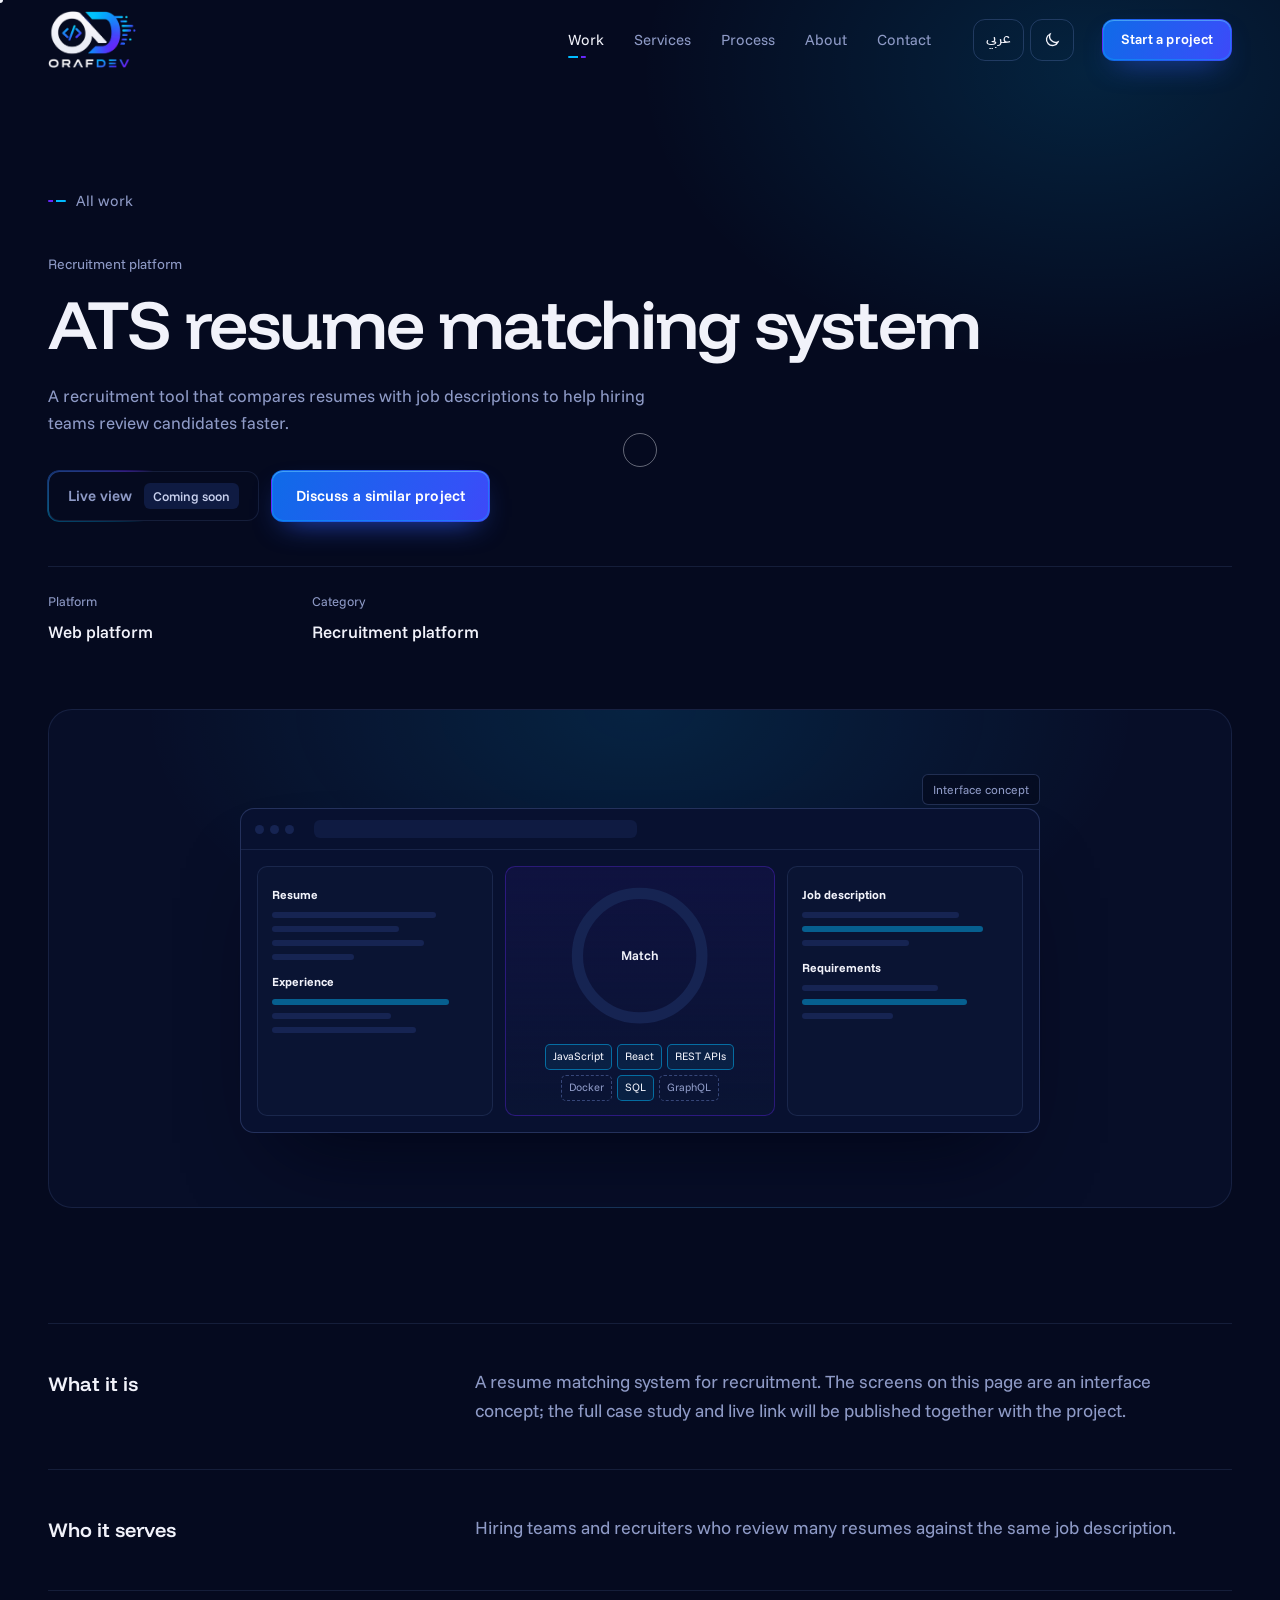
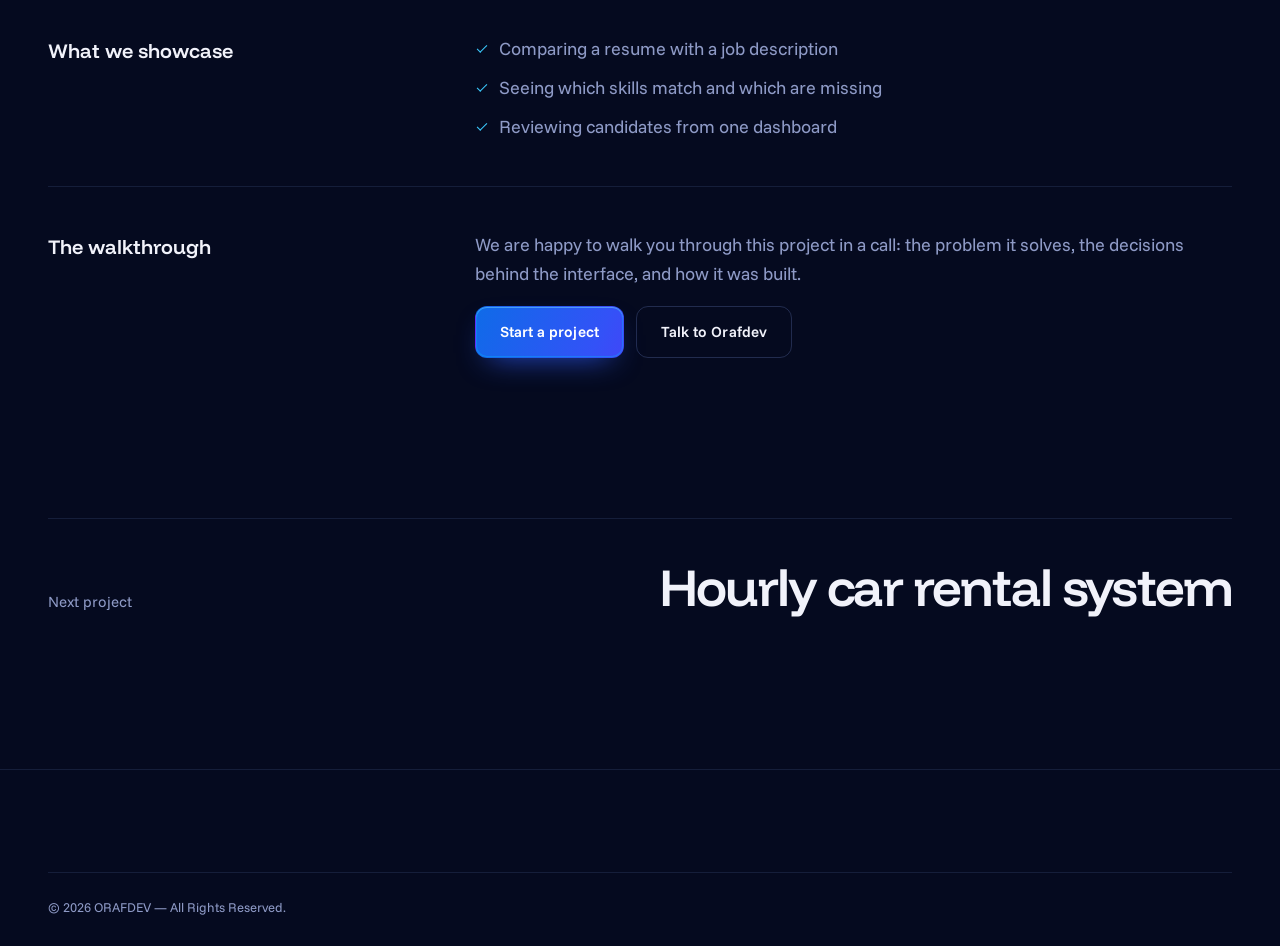
==== commit 12be7449: "Recolor site to the logo palette: navy night, signal cyan, volt blue, ultraviolet Co-Authored-By: Cl" ====
--- a/work/ats-matching.html
+++ b/work/ats-matching.html
@@ -5,7 +5,7 @@
   <meta name="viewport" content="width=device-width, initial-scale=1">
   <title>ATS resume matching system — Orafdev</title>
   <meta name="description" content="A recruitment tool that compares resumes with job descriptions to help hiring teams review candidates faster.">
-  <meta name="theme-color" content="#07090E">
+  <meta name="theme-color" content="#050A1F">
   <link rel="canonical" href="/work/ats-matching.html">
   <link rel="icon" type="image/png" href="../assets/img/logo-symbol.png">
   <meta property="og:type" content="article">
@@ -55,7 +55,7 @@
   </div>
 
   <main id="main" data-project="ats-matching">
-    <section class="case-hero" style="--tint: 125, 217, 238">
+    <section class="case-hero" style="--tint: 0, 187, 255">
       <div class="wrap">
         <a class="back" href="../index.html#work">All work</a>
         <p class="project-cat reveal-hero">Recruitment platform</p>
--- a/assets/css/styles.css
+++ b/assets/css/styles.css
@@ -1,35 +1,43 @@
 /* ==========================================================================
-   ORAFDEV — Graphite & Ion design system
+   ORAFDEV — Night & Signal design system
+   Colours sampled from the official logo: the D's stroke runs signal cyan
+   (#00BBFF) through volt blue (#2F5BFB) to ultraviolet (#6627FA); the O is
+   logo white (#F1F2FA); everything sits on the logo's deep navy night.
    ========================================================================== */
 @property --ang { syntax: "<angle>"; inherits: false; initial-value: 0deg; }
 
 :root {
-  /* Surfaces */
-  --bg: #07090E;
-  --bg-2: #0A0D13;
-  --surface: #0E121A;
-  --surface-2: #151A24;
-  --surface-3: #1C2330;
-  --line: rgba(170, 182, 204, 0.11);
-  --line-2: rgba(170, 182, 204, 0.2);
-  --line-3: rgba(170, 182, 204, 0.32);
-
-  /* Text */
-  --fg: #EEF1F6;
-  --fg-2: #C5CCD8;
-  --muted: #8B95A7;
-
-  /* Accents — softened from the logo's cyan / blue / violet */
-  --ion: #7DD9EE;
-  --iris: #8E8CF5;
-  --azure: #5B8CFF;
-  --ion-rgb: 125, 217, 238;
-  --iris-rgb: 142, 140, 245;
-  --accent-text: #7DD9EE;
-  --duo: linear-gradient(100deg, var(--ion), var(--azure) 55%, var(--iris));
-
-  --shadow-1: 0 1px 0 rgba(255, 255, 255, .03) inset, 0 20px 40px -24px rgba(0, 0, 0, .6);
-  --shadow-2: 0 1px 0 rgba(255, 255, 255, .04) inset, 0 40px 80px -40px rgba(0, 0, 0, .7);
+  /* Surfaces: navy night, stepping up in blue rather than grey */
+  --bg: #050A1F;
+  --bg-2: #070E28;
+  --surface: #0A1433;
+  --surface-2: #0F1B42;
+  --surface-3: #162452;
+  --line: rgba(140, 170, 255, 0.12);
+  --line-2: rgba(140, 170, 255, 0.21);
+  --line-3: rgba(140, 170, 255, 0.34);
+
+  /* Text: the logo's white, and a blue-tinted mute */
+  --fg: #F1F2FA;
+  --fg-2: #C9D1EE;
+  --muted: #8E9AC6;
+
+  /* The logo's three colours, at full strength */
+  --ion: #00BBFF;      /* signal cyan — top of the D */
+  --azure: #2F5BFB;    /* volt blue — the D's body, the code brackets */
+  --iris: #6627FA;     /* ultraviolet — the D's tail */
+  --ion-rgb: 0, 187, 255;
+  --azure-rgb: 47, 91, 251;
+  --iris-rgb: 102, 39, 250;
+  --accent-text: #3CCBFF;
+  /* The D: cyan into blue into violet, top to bottom like the stroke */
+  --duo: linear-gradient(100deg, var(--ion), var(--azure) 52%, var(--iris));
+  --brand: linear-gradient(160deg, #00BBFF 0%, #2F5BFB 52%, #6627FA 100%);
+  /* Button fill: the D, deepened just enough for white text to stay readable */
+  --brand-btn: linear-gradient(115deg, #0F6BE8 0%, #3352F7 50%, #6627FA 100%);
+
+  --shadow-1: 0 1px 0 rgba(255, 255, 255, .04) inset, 0 20px 40px -24px rgba(0, 3, 20, .7);
+  --shadow-2: 0 1px 0 rgba(255, 255, 255, .05) inset, 0 40px 80px -40px rgba(0, 3, 20, .8);
 
   /* Type */
   --font-display: "Funnel Display", "Funnel Sans", system-ui, sans-serif;
@@ -56,29 +64,29 @@
 }
 
 :root[data-theme="light"] {
-  --bg: #F5F7FA;
-  --bg-2: #EEF1F5;
+  --bg: #F4F6FD;
+  --bg-2: #ECF0FB;
   --surface: #FFFFFF;
-  --surface-2: #F2F4F8;
-  --surface-3: #E8ECF2;
-  --line: rgba(15, 23, 42, 0.09);
-  --line-2: rgba(15, 23, 42, 0.16);
-  --line-3: rgba(15, 23, 42, 0.26);
-  --fg: #0B0F17;
-  --fg-2: #2A3342;
-  --muted: #5B6577;
-  --accent-text: #19708A;
-  --shadow-1: 0 1px 2px rgba(15, 23, 42, .04), 0 18px 36px -24px rgba(15, 23, 42, .22);
-  --shadow-2: 0 1px 2px rgba(15, 23, 42, .05), 0 36px 70px -36px rgba(15, 23, 42, .3);
+  --surface-2: #F1F4FC;
+  --surface-3: #E4E9F8;
+  --line: rgba(10, 24, 80, 0.09);
+  --line-2: rgba(10, 24, 80, 0.16);
+  --line-3: rgba(10, 24, 80, 0.27);
+  --fg: #081236;
+  --fg-2: #26325A;
+  --muted: #56618A;
+  --accent-text: #1F4FE6;
+  --shadow-1: 0 1px 2px rgba(10, 24, 80, .05), 0 18px 36px -24px rgba(10, 24, 80, .24);
+  --shadow-2: 0 1px 2px rgba(10, 24, 80, .06), 0 36px 70px -36px rgba(10, 24, 80, .32);
   color-scheme: light;
 }
 
 /* Screens and system visuals stay dark in both themes */
 .dark-scope,
 :root[data-theme="light"] :is(.panel-media, .mod-visual, .stack-viz, .hero-canvas, .case-visual) {
-  --bg: #07090E; --bg-2: #0A0D13; --surface: #0E121A; --surface-2: #151A24; --surface-3: #1C2330;
-  --line: rgba(170, 182, 204, 0.11); --line-2: rgba(170, 182, 204, 0.2); --line-3: rgba(170, 182, 204, 0.32);
-  --fg: #EEF1F6; --fg-2: #C5CCD8; --muted: #8B95A7; --accent-text: #7DD9EE;
+  --bg: #050A1F; --bg-2: #070E28; --surface: #0A1433; --surface-2: #0F1B42; --surface-3: #162452;
+  --line: rgba(140, 170, 255, 0.12); --line-2: rgba(140, 170, 255, 0.21); --line-3: rgba(140, 170, 255, 0.34);
+  --fg: #F1F2FA; --fg-2: #C9D1EE; --muted: #8E9AC6; --accent-text: #3CCBFF;
 }
 
 /* ==========================================================================
@@ -103,7 +111,7 @@
 button, input, select, textarea { font: inherit; color: inherit; }
 ul, ol { margin: 0; padding: 0; list-style: none; }
 h1, h2, h3, p, dl, dd, figure { margin: 0; }
-::selection { background: var(--ion); color: #07090E; }
+::selection { background: var(--ion); color: #050A1F; }
 :focus-visible { outline: 2px solid var(--ion); outline-offset: 3px; border-radius: 6px; }
 
 .skip {
@@ -140,7 +148,7 @@
 .logo { display: block; width: 88px; flex: none; }
 .logo img { width: 100%; height: auto; }
 .logo-lg { width: 132px; }
-:root[data-theme="light"] .logo { background: #07090E; border-radius: 10px; padding: 6px 9px; box-sizing: content-box; width: 74px; }
+:root[data-theme="light"] .logo { background: #050A1F; border-radius: 10px; padding: 6px 9px; box-sizing: content-box; width: 74px; }
 :root[data-theme="light"] .logo-lg { width: 112px; padding: 10px 14px; }
 
 /* ==========================================================================
@@ -157,8 +165,16 @@
 }
 .btn-sm { min-height: 42px; padding: 0 18px; font-size: .875rem; }
 .btn-block { width: 100%; }
-.btn-primary { background: var(--fg); color: var(--bg); box-shadow: 0 0 0 0 rgba(var(--ion-rgb), 0); }
-.btn-primary:hover { box-shadow: 0 0 0 4px rgba(var(--ion-rgb), .16), 0 14px 34px -14px rgba(var(--ion-rgb), .55); }
+.btn-primary {
+  background: var(--brand-btn); background-size: 170% 100%; background-position: 0% 0;
+  color: #FFFFFF;
+  box-shadow: inset 0 1px 0 rgba(255, 255, 255, .22), inset 0 0 0 1px rgba(var(--ion-rgb), .35), 0 12px 30px -14px rgba(var(--azure-rgb), .9);
+  transition: transform .35s var(--ease-out), background-position .6s var(--ease-out), box-shadow .35s, color .25s;
+}
+.btn-primary:hover {
+  background-position: 100% 0;
+  box-shadow: inset 0 1px 0 rgba(255, 255, 255, .28), inset 0 0 0 1px rgba(var(--ion-rgb), .7), 0 0 0 4px rgba(var(--ion-rgb), .16), 0 18px 44px -14px rgba(var(--ion-rgb), .75);
+}
 .btn-ghost { background: transparent; border-color: var(--line-2); color: var(--fg); }
 .btn-ghost:hover { border-color: var(--line-3); background: var(--surface-2); }
 .btn[aria-disabled="true"] { opacity: .5; pointer-events: none; }
@@ -265,11 +281,31 @@
 .hero { position: relative; min-height: 100svh; display: flex; align-items: center; padding: calc(var(--nav-h) + 40px) 0 110px; overflow: hidden; isolation: isolate; }
 .hero-canvas { position: absolute; inset: 0; width: 100%; height: 100%; z-index: -1; }
 .hero-fallback {
-  position: absolute; inset: 0; z-index: -2;
+  position: absolute; inset: 0; z-index: -2; overflow: hidden;
   background:
-    radial-gradient(45% 55% at 76% 46%, rgba(91, 140, 255, .14), transparent 70%),
-    radial-gradient(30% 34% at 86% 30%, rgba(var(--ion-rgb), .1), transparent 70%),
-    radial-gradient(34% 40% at 66% 78%, rgba(var(--iris-rgb), .1), transparent 70%);
+    radial-gradient(38% 46% at 74% 44%, rgba(var(--azure-rgb), .30), transparent 70%),
+    radial-gradient(24% 30% at 84% 24%, rgba(var(--ion-rgb), .24), transparent 70%),
+    radial-gradient(30% 36% at 68% 78%, rgba(var(--iris-rgb), .26), transparent 70%),
+    radial-gradient(90% 80% at 72% 42%, #0B1A4E, transparent 72%);
+}
+/* The D's curve as an arc of light: cyan at the top, ultraviolet at the tail */
+.hero-fallback::before, .hero-fallback::after {
+  content: ""; position: absolute; top: 52%; inset-inline-end: -7vw;
+  width: min(68vw, 980px); aspect-ratio: 1; border-radius: 50%;
+  translate: 0 -50%; padding: 3px;
+  /* the right half of a circle, like the D: cyan at the top, violet at the tail */
+  background: conic-gradient(from -12deg, transparent 0deg, var(--ion) 26deg, var(--azure) 96deg, var(--iris) 158deg, transparent 196deg);
+  -webkit-mask: linear-gradient(#000 0 0) content-box, linear-gradient(#000 0 0); -webkit-mask-composite: xor;
+  mask: linear-gradient(#000 0 0) content-box exclude, linear-gradient(#000 0 0);
+  animation: arc-breathe 8s var(--ease) infinite alternate;
+}
+.hero-fallback::after { padding: 30px; filter: blur(38px); opacity: .5; }
+@keyframes arc-breathe { from { rotate: -6deg; opacity: .75; } to { rotate: 6deg; opacity: 1; } }
+:root[data-theme="light"] .hero-fallback {
+  background:
+    radial-gradient(38% 46% at 74% 44%, rgba(var(--azure-rgb), .16), transparent 70%),
+    radial-gradient(24% 30% at 84% 24%, rgba(var(--ion-rgb), .16), transparent 70%),
+    radial-gradient(30% 36% at 68% 78%, rgba(var(--iris-rgb), .14), transparent 70%);
 }
 .hero-glow { position: absolute; inset: 0; z-index: -1; pointer-events: none; background: radial-gradient(520px circle at var(--gx, 70%) var(--gy, 40%), rgba(var(--ion-rgb), .06), transparent 60%); }
 .hero::after { content: ""; position: absolute; inset: auto 0 0 0; height: 180px; z-index: -1; pointer-events: none; background: linear-gradient(to bottom, transparent, var(--bg)); }
@@ -300,12 +336,12 @@
    Experience — the paper band
    ========================================================================== */
 .proof {
-  --fg: #0B0F17; --fg-2: #2A3342; --muted: #556074; --line: rgba(15, 23, 42, .1); --line-2: rgba(15, 23, 42, .18);
-  background: #EEF1F6; color: var(--fg-2); padding: clamp(80px, 10vw, 136px) 0; position: relative; overflow: hidden;
+  --fg: #081236; --fg-2: #26325A; --muted: #56618A; --line: rgba(10, 24, 80, .1); --line-2: rgba(10, 24, 80, .18);
+  background: radial-gradient(50% 90% at 100% 0%, rgba(var(--ion-rgb), .10), transparent 70%), #F1F2FA; color: var(--fg-2); padding: clamp(80px, 10vw, 136px) 0; position: relative; overflow: hidden;
 }
 :root[data-theme="light"] .proof {
-  --fg: #EEF1F6; --fg-2: #C5CCD8; --muted: #8B95A7; --line: rgba(170, 182, 204, .14); --line-2: rgba(170, 182, 204, .24);
-  background: #0B0F17;
+  --fg: #EEF1F6; --fg-2: #C5CCD8; --muted: #8B95A7; --line: rgba(140, 170, 255, .14); --line-2: rgba(140, 170, 255, .24);
+  background: #081236;
 }
 .proof-grid { display: grid; grid-template-columns: 6fr 6fr; gap: 40px 64px; align-items: end; }
 .proof-copy { display: grid; gap: 22px; }
@@ -314,6 +350,7 @@
 .stat + .stat { padding-inline-start: 28px; border-inline-start: 1px solid var(--line-2); }
 .stat dt { font-size: .9375rem; color: var(--muted); }
 .stat dd { font-size: clamp(4.5rem, 11vw, 9.5rem); line-height: .85; letter-spacing: -0.06em; display: flex; align-items: flex-start; font-variant-numeric: tabular-nums; }
+.stat-num { background: var(--brand); -webkit-background-clip: text; background-clip: text; color: transparent; padding-inline-end: .02em; }
 .stat-plus { font-size: .42em; letter-spacing: 0; margin-inline-start: .06em; margin-top: .08em; background: var(--duo); -webkit-background-clip: text; background-clip: text; color: transparent; }
 .proof-sign { grid-column: 1 / -1; font-family: var(--font-display); font-size: var(--fs-m); color: var(--fg); padding-top: 28px; border-top: 1px solid var(--line); display: flex; align-items: center; gap: 14px; }
 .proof-sign::before { content: ""; width: 26px; height: 2px; border-radius: 2px; background: linear-gradient(90deg, var(--azure) 0 14px, transparent 14px 18px, var(--iris) 18px 26px); }
@@ -344,8 +381,8 @@
 .panel-tech { font-size: .875rem; color: var(--muted); }
 .panel-tech:empty { display: none; }
 .panel-actions { display: flex; flex-wrap: wrap; align-items: center; gap: 10px 14px; margin-top: 10px; }
-.panel-media { position: relative; display: grid; place-items: center; padding: clamp(20px, 2.4vw, 36px); perspective: 1400px; overflow: hidden; background: rgba(7, 9, 14, .35); }
-:root[data-theme="light"] .panel-media { background: #0A0D13; }
+.panel-media { position: relative; display: grid; place-items: center; padding: clamp(20px, 2.4vw, 36px); perspective: 1400px; overflow: hidden; background: rgba(5, 10, 31, .35); }
+:root[data-theme="light"] .panel-media { background: #070E28; }
 .panel-media::before {
   content: ""; position: absolute; inset: 0; pointer-events: none;
   background: linear-gradient(var(--line) 1px, transparent 1px) 0 0 / 36px 36px, linear-gradient(90deg, var(--line) 1px, transparent 1px) 0 0 / 36px 36px;
@@ -355,20 +392,20 @@
 .panel-media > * { --rx: 0deg; --ry: 0deg; transform: rotateX(var(--rx)) rotateY(var(--ry)); transition: transform .6s var(--ease-out); }
 
 /* Real project images */
-.shot { position: relative; width: 100%; max-width: 860px; border-radius: 14px; overflow: hidden; box-shadow: 0 50px 90px -40px rgba(0, 0, 0, .8), 0 0 0 1px var(--line-2); background: #07090E; }
+.shot { position: relative; width: 100%; max-width: 860px; border-radius: 14px; overflow: hidden; box-shadow: 0 50px 90px -40px rgba(0, 3, 20, .8), 0 0 0 1px var(--line-2); background: #050A1F; }
 .shot img { width: 100%; height: auto; transition: transform 1.2s var(--ease-out); }
 .panel:hover .shot img { transform: scale(1.03); }
 .shot::after { content: ""; position: absolute; inset: 0; pointer-events: none; background: linear-gradient(115deg, transparent 35%, rgba(255, 255, 255, .07) 50%, transparent 65%); background-size: 250% 100%; background-position: 130% 0; transition: background-position 1.2s var(--ease-out); }
 .panel:hover .shot::after { background-position: -30% 0; }
-.shot-frame .mk-bar { padding: 12px 14px; border-bottom: 1px solid var(--line); background: #0B0E15; }
+.shot-frame .mk-bar { padding: 12px 14px; border-bottom: 1px solid var(--line); background: #081130; }
 .shot-crop img { aspect-ratio: 2.15; object-fit: cover; object-position: top; }
 
 /* Shared mock chrome */
-.mk-browser { width: 100%; border-radius: 14px; border: 1px solid var(--line-2); background: #0B0E15; overflow: hidden; box-shadow: 0 50px 90px -40px rgba(0, 0, 0, .85); }
+.mk-browser { width: 100%; border-radius: 14px; border: 1px solid var(--line-2); background: #081130; overflow: hidden; box-shadow: 0 50px 90px -40px rgba(0, 3, 20, .85); }
 .mk-bar { display: flex; align-items: center; gap: 6px; padding: 11px 14px; border-bottom: 1px solid var(--line); }
 .mk-bar i { width: 9px; height: 9px; border-radius: 50%; background: var(--surface-3); }
 .mk-url { margin-inline-start: 14px; height: 18px; flex: 0 1 42%; border-radius: 6px; background: var(--surface-2); }
-.concept-tag { position: absolute; top: 0; inset-inline-end: 0; font-size: .75rem; color: var(--muted); padding: 5px 10px; border-radius: 6px; border: 1px solid var(--line-2); background: rgba(7, 9, 14, .7); backdrop-filter: blur(6px); }
+.concept-tag { position: absolute; top: 0; inset-inline-end: 0; font-size: .75rem; color: var(--muted); padding: 5px 10px; border-radius: 6px; border: 1px solid var(--line-2); background: rgba(5, 10, 31, .7); backdrop-filter: blur(6px); }
 
 /* Car rental mock */
 .mock-rental { position: relative; width: 100%; max-width: 760px; padding: 34px 9% 40px 0; }
@@ -376,7 +413,7 @@
 .rent-list { display: grid; gap: 10px; align-content: start; }
 .rent-filter { display: flex; gap: 6px; flex-wrap: wrap; margin-bottom: 2px; }
 .rent-filter b, .rent-filter span { padding: 4px 10px; border-radius: 6px; border: 1px solid var(--line-2); font-weight: 500; font-size: .75rem; }
-.rent-filter b { background: var(--fg); color: #07090E; border-color: var(--fg); }
+.rent-filter b { background: var(--fg); color: #050A1F; border-color: var(--fg); }
 .rent-car { display: grid; grid-template-columns: 92px 1fr; align-items: center; gap: 10px; padding: 10px; border-radius: 10px; border: 1px solid var(--line); background: var(--surface); }
 .rent-car svg { width: 92px; fill: none; stroke: var(--muted); stroke-width: 2.4; stroke-linecap: round; stroke-linejoin: round; }
 .rent-car b { display: block; color: var(--fg); font-size: .875rem; }
@@ -393,8 +430,8 @@
 .rent-timeline { position: relative; height: 34px; border-radius: 8px; background: repeating-linear-gradient(90deg, var(--surface-2) 0 calc(12.5% - 2px), transparent calc(12.5% - 2px) 12.5%); }
 .rent-timeline i { position: absolute; top: 0; bottom: 0; left: calc(var(--s) * 12.5%); width: calc((var(--e) - var(--s)) * 12.5%); border-radius: 8px; background: linear-gradient(90deg, rgba(var(--ion-rgb), .55), rgba(var(--iris-rgb), .55)); box-shadow: 0 0 0 1px rgba(var(--ion-rgb), .6) inset; }
 .rent-times { display: flex; justify-content: space-between; font-size: .75rem; color: var(--muted); }
-.rent-cta { margin-top: auto; text-align: center; padding: 10px; border-radius: 9px; background: var(--fg); color: #07090E; font-weight: 700; font-size: .8125rem; }
-.mk-phone { position: absolute; inset-inline-end: 0; bottom: 0; width: 23%; min-width: 132px; aspect-ratio: 9 / 17; border-radius: 22px; border: 1px solid var(--line-3); background: #0B0E15; padding: 18px 12px 12px; display: flex; flex-direction: column; gap: 10px; box-shadow: 0 40px 70px -30px rgba(0, 0, 0, .9); transform: rotate(3deg); font-size: .75rem; color: var(--fg-2); }
+.rent-cta { margin-top: auto; text-align: center; padding: 10px; border-radius: 9px; background: var(--fg); color: #050A1F; font-weight: 700; font-size: .8125rem; }
+.mk-phone { position: absolute; inset-inline-end: 0; bottom: 0; width: 23%; min-width: 132px; aspect-ratio: 9 / 17; border-radius: 22px; border: 1px solid var(--line-3); background: #081130; padding: 18px 12px 12px; display: flex; flex-direction: column; gap: 10px; box-shadow: 0 40px 70px -30px rgba(0, 3, 20, .9); transform: rotate(3deg); font-size: .75rem; color: var(--fg-2); }
 .cal b { color: var(--fg); font-size: .8125rem; }
 .cal-grid { display: grid; grid-template-columns: repeat(7, 1fr); gap: 4px; margin-top: 8px; }
 .cal-grid i { aspect-ratio: 1; border-radius: 5px; background: var(--surface-2); }
@@ -438,13 +475,13 @@
 .mod:hover::after { opacity: 1; }
 .mod-web { grid-column: span 7; }
 .mod-landing { grid-column: span 5; --acc: var(--iris-rgb); }
-.mod-app { grid-column: span 12; grid-template-columns: 5fr 7fr; grid-template-rows: none; --acc: 91, 140, 255; }
+.mod-app { grid-column: span 12; grid-template-columns: 5fr 7fr; grid-template-rows: none; --acc: var(--azure-rgb); }
 .mod-solutions { grid-column: span 5; --acc: var(--iris-rgb); }
 .mod-support { grid-column: span 7; }
 .mod-body { display: grid; gap: 12px; align-content: start; padding: 28px 32px 32px; }
 .mod-body > p { color: var(--muted); max-width: 34em; }
 .mod-app .mod-body { padding: clamp(28px, 3.4vw, 48px); align-content: center; }
-.mod-visual { position: relative; min-height: 240px; display: grid; place-items: center; overflow: hidden; background: radial-gradient(70% 90% at 50% 110%, rgba(var(--acc), .2), transparent 70%), #0A0D13; border-bottom: 1px solid var(--line); }
+.mod-visual { position: relative; min-height: 240px; display: grid; place-items: center; overflow: hidden; background: radial-gradient(70% 90% at 50% 110%, rgba(var(--acc), .2), transparent 70%), #070E28; border-bottom: 1px solid var(--line); }
 .mod-app .mod-visual { border-bottom: 0; border-inline-start: 1px solid var(--line); min-height: 340px; }
 .caps { display: flex; flex-wrap: wrap; gap: 6px 8px; margin-top: 6px; }
 .caps li { font-size: .8125rem; color: var(--fg-2); padding: 4px 10px; border-radius: 6px; background: var(--surface-2); }
@@ -454,12 +491,12 @@
 .v-desk { position: absolute; inset: 0 14% 0 0; border-radius: 10px 10px 0 0; border: 1px solid var(--line-2); border-bottom: 0; background: var(--surface); padding: 12px; display: flex; flex-direction: column; gap: 8px; }
 .v-desk i, .v-mob i { display: block; border-radius: 4px; background: var(--surface-3); }
 .v-nav { height: 6px; width: 30%; }
-.v-desk .v-hero, .v-mob .v-hero { height: 30%; background: linear-gradient(120deg, rgba(var(--ion-rgb), .5), rgba(91, 140, 255, .35)); }
+.v-desk .v-hero, .v-mob .v-hero { height: 30%; background: linear-gradient(120deg, rgba(var(--ion-rgb), .5), rgba(var(--azure-rgb), .35)); }
 .v-line { height: 6px; width: 60%; }
 .v-line.s { width: 40%; }
 .v-cols { display: grid; grid-template-columns: repeat(3, 1fr); gap: 6px; flex: 1; }
 .v-cols i { height: 100%; }
-.v-mob { position: absolute; inset-inline-end: 0; bottom: -10%; width: 26%; height: 92%; border-radius: 14px; border: 1px solid var(--line-3); background: #0B0E15; padding: 14px 8px; display: flex; flex-direction: column; gap: 6px; box-shadow: -20px 20px 40px -20px rgba(0, 0, 0, .8); transition: transform .7s var(--ease-out); }
+.v-mob { position: absolute; inset-inline-end: 0; bottom: -10%; width: 26%; height: 92%; border-radius: 14px; border: 1px solid var(--line-3); background: #081130; padding: 14px 8px; display: flex; flex-direction: column; gap: 6px; box-shadow: -20px 20px 40px -20px rgba(0, 3, 20, .8); transition: transform .7s var(--ease-out); }
 .v-mob .v-btn { margin-top: auto; height: 14px; background: var(--ion); }
 .mod-web:hover .v-mob { transform: translateY(-10%); }
 
@@ -474,19 +511,19 @@
 .v-app { position: relative; width: 84%; height: 74%; display: grid; grid-template-columns: 44px 1fr; border-radius: 12px; border: 1px solid var(--line-2); background: var(--surface); overflow: hidden; }
 .v-side { border-inline-end: 1px solid var(--line); padding: 12px 10px; display: grid; gap: 10px; align-content: start; }
 .v-side i { height: 22px; border-radius: 6px; background: var(--surface-2); }
-.v-side i.is-on { background: rgba(91, 140, 255, .45); }
+.v-side i.is-on { background: rgba(var(--azure-rgb), .45); }
 .v-main { padding: 14px; display: grid; grid-template-rows: auto 1fr auto; gap: 12px; }
 .v-kpis { display: grid; grid-template-columns: repeat(3, 1fr); gap: 8px; }
 .v-kpis i { height: 46px; border-radius: 8px; background: var(--surface-2); border: 1px solid var(--line); }
 .v-chart svg { width: 100%; height: 100%; min-height: 80px; }
-.v-chart .area { fill: rgba(91, 140, 255, .14); }
+.v-chart .area { fill: rgba(var(--azure-rgb), .14); }
 .v-chart .ln { fill: none; stroke: var(--azure); stroke-width: 2; vector-effect: non-scaling-stroke; stroke-dasharray: 600; stroke-dashoffset: 0; }
 .mod-app:hover .v-chart .ln { animation: draw 1.4s var(--ease-out); }
 .v-rows { display: grid; gap: 6px; }
 .v-rows i { height: 8px; border-radius: 4px; background: var(--surface-2); }
 .v-graph { position: absolute; inset-inline-end: -6%; bottom: -10%; width: 36%; overflow: visible; }
 .v-graph path { fill: none; stroke: rgba(var(--ion-rgb), .5); stroke-width: 1.4; stroke-dasharray: 4 4; }
-.v-graph circle { fill: #0B0E15; stroke: var(--ion); stroke-width: 1.6; }
+.v-graph circle { fill: #081130; stroke: var(--ion); stroke-width: 1.6; }
 .mod-app:hover .v-graph path { animation: dash 1s linear infinite; }
 @keyframes draw { from { stroke-dashoffset: 600; } to { stroke-dashoffset: 0; } }
 @keyframes dash { to { stroke-dashoffset: -16; } }
@@ -529,7 +566,7 @@
 @keyframes icon-draw { from { stroke-dashoffset: 80; } to { stroke-dashoffset: 0; } }
 .pillar p { color: var(--muted); font-size: .9375rem; }
 
-.system { position: relative; margin-top: clamp(64px, 8vw, 110px); padding: clamp(28px, 4vw, 56px) clamp(16px, 3vw, 40px) clamp(28px, 3vw, 44px); border-radius: var(--r-xl); border: 1px solid var(--line); background: radial-gradient(60% 80% at 50% 0%, rgba(91, 140, 255, .09), transparent 70%), var(--surface); overflow: hidden; }
+.system { position: relative; margin-top: clamp(64px, 8vw, 110px); padding: clamp(28px, 4vw, 56px) clamp(16px, 3vw, 40px) clamp(28px, 3vw, 44px); border-radius: var(--r-xl); border: 1px solid var(--line); background: radial-gradient(60% 80% at 50% 0%, rgba(var(--azure-rgb), .09), transparent 70%), var(--surface); overflow: hidden; }
 .system-track { position: absolute; left: 10%; right: 10%; top: calc(clamp(28px, 4vw, 56px) + 70px); height: 2px; background: var(--line-2); border-radius: 2px; }
 .system-fill { position: absolute; inset: 0; background: var(--duo); transform: scaleX(var(--p, 0)); transform-origin: left; border-radius: 2px; box-shadow: 0 0 16px rgba(var(--ion-rgb), .5); }
 .system-stages { position: relative; display: grid; grid-template-columns: repeat(5, 1fr); gap: 12px; }
@@ -549,7 +586,7 @@
 .system-stages li.is-on .iso i { border-color: rgba(var(--ion-rgb), .6); background: linear-gradient(135deg, rgba(var(--ion-rgb), .14), var(--surface-2)); box-shadow: 0 0 30px -8px rgba(var(--ion-rgb), .5); }
 .system-stages li.is-on .iso i:nth-child(1) { transform: translateZ(4px); }
 .system-stages li.is-on .iso i:nth-child(2) { transform: translateZ(18px); background: linear-gradient(135deg, rgba(var(--iris-rgb), .35), rgba(var(--ion-rgb), .18)); }
-.system-stages li.is-on .iso i:nth-child(3) { transform: translateZ(32px); background: linear-gradient(135deg, rgba(var(--ion-rgb), .5), rgba(91, 140, 255, .3)); }
+.system-stages li.is-on .iso i:nth-child(3) { transform: translateZ(32px); background: linear-gradient(135deg, rgba(var(--ion-rgb), .5), rgba(var(--azure-rgb), .3)); }
 .system-stages li.is-on .iso-support i:first-child { transform: translateZ(14px); background: linear-gradient(135deg, rgba(var(--ion-rgb), .45), rgba(var(--iris-rgb), .35)); }
 
 /* ==========================================================================
@@ -583,12 +620,12 @@
 .tech-list > div.is-active { background: linear-gradient(90deg, rgba(var(--ion-rgb), .08), transparent); }
 .tech-list > div.is-active dt { color: var(--accent-text); }
 .stack-viz { position: relative; height: 540px; display: grid; place-items: center; border-radius: var(--r-xl); }
-.stack-viz::before { content: ""; position: absolute; inset: 10% 5%; background: radial-gradient(closest-side, rgba(91, 140, 255, .14), transparent); pointer-events: none; }
-:root[data-theme="light"] .stack-viz { background: radial-gradient(70% 60% at 50% 60%, rgba(91, 140, 255, .16), transparent 70%), #0B0E15; overflow: hidden; }
+.stack-viz::before { content: ""; position: absolute; inset: 10% 5%; background: radial-gradient(closest-side, rgba(var(--azure-rgb), .14), transparent); pointer-events: none; }
+:root[data-theme="light"] .stack-viz { background: radial-gradient(70% 60% at 50% 60%, rgba(var(--azure-rgb), .16), transparent 70%), #081130; overflow: hidden; }
 .stack-scene { position: relative; width: 320px; height: 320px; transform-style: preserve-3d; transform: rotateX(60deg) rotateZ(-42deg); margin-top: 110px; }
 .plate {
   position: absolute; inset: 0; border-radius: 18px; padding: 0; cursor: pointer;
-  border: 1px solid var(--line-3); background: linear-gradient(135deg, rgba(21, 26, 36, .85), rgba(14, 18, 26, .65));
+  border: 1px solid var(--line-3); background: linear-gradient(135deg, rgba(15, 27, 66, .85), rgba(10, 20, 51, .65));
   transform: translateZ(calc((4 - var(--i)) * 60px));
   transition: transform .6s var(--ease-out), border-color .4s, background .4s, box-shadow .5s;
   display: flex; align-items: flex-end; justify-content: flex-start;
@@ -596,7 +633,7 @@
 .plate span { padding: 18px 22px; font-weight: 600; color: var(--muted); font-size: 1.05rem; transition: color .3s; font-family: var(--font-display); }
 .plate[data-layer="0"] { --i: 0; } .plate[data-layer="1"] { --i: 1; } .plate[data-layer="2"] { --i: 2; } .plate[data-layer="3"] { --i: 3; } .plate[data-layer="4"] { --i: 4; }
 .plate::before { content: ""; position: absolute; inset: 28px; border-radius: 10px; border: 1px dashed var(--line-2); }
-.plate.is-active { transform: translateZ(calc((4 - var(--i)) * 60px + 24px)); border-color: rgba(var(--ion-rgb), .7); background: linear-gradient(135deg, rgba(var(--ion-rgb), .2), rgba(21, 26, 36, .8)); box-shadow: 0 0 50px -6px rgba(var(--ion-rgb), .4); }
+.plate.is-active { transform: translateZ(calc((4 - var(--i)) * 60px + 24px)); border-color: rgba(var(--ion-rgb), .7); background: linear-gradient(135deg, rgba(var(--ion-rgb), .2), rgba(15, 27, 66, .8)); box-shadow: 0 0 50px -6px rgba(var(--ion-rgb), .4); }
 .plate.is-active span { color: var(--fg); }
 .data-path { position: absolute; left: 50%; top: 50%; width: 2px; height: 240px; margin-left: -1px; transform-origin: top center; transform: rotateX(90deg); background: linear-gradient(180deg, rgba(var(--ion-rgb), .6), rgba(var(--iris-rgb), .2)); pointer-events: none; }
 .data-path i { position: absolute; left: -3px; width: 8px; height: 8px; border-radius: 50%; background: var(--ion); box-shadow: 0 0 12px var(--ion); top: 0; animation: flow 3s linear infinite; }
@@ -631,7 +668,7 @@
 .quote-stars { display: flex; gap: 3px; }
 .quote-stars svg { width: 16px; height: 16px; fill: var(--ion); }
 .quote footer { display: flex; align-items: center; gap: 14px; padding-top: 20px; border-top: 1px solid var(--line); }
-.quote-avatar { width: 44px; height: 44px; border-radius: 50%; flex: none; display: grid; place-items: center; font-weight: 700; color: #07090E; background: var(--duo); overflow: hidden; }
+.quote-avatar { width: 44px; height: 44px; border-radius: 50%; flex: none; display: grid; place-items: center; font-weight: 700; color: #050A1F; background: var(--duo); overflow: hidden; }
 .quote-avatar img { width: 100%; height: 100%; object-fit: cover; }
 .quote-name { color: var(--fg); font-weight: 600; }
 .quote-role { font-size: .875rem; color: var(--muted); }
@@ -715,7 +752,7 @@
    Footer
    ========================================================================== */
 .footer { border-top: 1px solid var(--line); padding: clamp(64px, 8vw, 110px) 0 0; overflow: hidden; }
-.footer-statement { font-size: clamp(2.6rem, 8.4vw, 8.4rem); line-height: .95; letter-spacing: -0.05em; max-width: 11em; margin-bottom: clamp(48px, 6vw, 88px); background: linear-gradient(180deg, var(--fg) 30%, color-mix(in srgb, var(--fg) 25%, transparent)); -webkit-background-clip: text; background-clip: text; color: transparent; padding-bottom: .08em; }
+.footer-statement { font-size: clamp(2.6rem, 8.4vw, 8.4rem); line-height: .95; letter-spacing: -0.05em; max-width: 11em; margin-bottom: clamp(48px, 6vw, 88px); background: var(--brand); -webkit-background-clip: text; background-clip: text; color: transparent; padding-bottom: .08em; }
 .footer-grid { display: grid; grid-template-columns: 2fr 1fr 1fr 1fr; gap: 40px; padding-bottom: 56px; }
 .footer-brand { display: grid; gap: 18px; align-content: start; }
 .footer-brand p { color: var(--muted); max-width: 26em; font-size: .9375rem; }
@@ -759,7 +796,7 @@
    Project pages
    ========================================================================== */
 .case-hero { padding: calc(var(--nav-h) + clamp(56px, 8vw, 110px)) 0 clamp(40px, 5vw, 72px); position: relative; overflow: hidden; }
-.case-hero::before { content: ""; position: absolute; inset: 0; z-index: -1; background: radial-gradient(50% 60% at 85% 10%, rgba(var(--tint, 125, 217, 238), .14), transparent 70%); }
+.case-hero::before { content: ""; position: absolute; inset: 0; z-index: -1; background: radial-gradient(50% 60% at 85% 10%, rgba(var(--tint, 0, 187, 255), .14), transparent 70%); }
 .back { display: inline-flex; align-items: center; gap: 10px; color: var(--muted); font-size: .9375rem; margin-bottom: 40px; transition: color .2s; }
 .back::before { content: ""; width: 18px; height: 2px; border-radius: 2px; background: linear-gradient(90deg, var(--iris) 0 5px, transparent 5px 8px, var(--ion) 8px 18px); }
 .back:hover { color: var(--fg); }
@@ -769,9 +806,9 @@
 .case-meta dt { font-size: .8125rem; color: var(--muted); margin-bottom: 6px; }
 .case-meta dd { color: var(--fg); font-weight: 500; }
 .case-actions { display: flex; flex-wrap: wrap; align-items: center; gap: 12px; margin-top: 34px; }
-.case-visual { position: relative; border-radius: var(--r-xl); overflow: hidden; border: 1px solid var(--line); background: #07090E; }
+.case-visual { position: relative; border-radius: var(--r-xl); overflow: hidden; border: 1px solid var(--line); background: #050A1F; }
 .case-visual img { width: 100%; height: auto; }
-.case-visual.is-mock { display: grid; place-items: center; padding: clamp(24px, 5vw, 72px); background: radial-gradient(60% 80% at 50% 0%, rgba(var(--tint, 125, 217, 238), .12), transparent 70%), #0A0D13; }
+.case-visual.is-mock { display: grid; place-items: center; padding: clamp(24px, 5vw, 72px); background: radial-gradient(60% 80% at 50% 0%, rgba(var(--tint, 0, 187, 255), .12), transparent 70%), #070E28; }
 .case-body { padding: var(--section) 0; }
 .case-section { display: grid; grid-template-columns: 4fr 8fr; gap: 24px 48px; padding: 44px 0; border-top: 1px solid var(--line); }
 .case-section h2 { font-family: var(--font-display); font-size: var(--fs-m); font-weight: 600; color: var(--fg); }
@@ -809,6 +846,8 @@
 
   .hero { --band: clamp(320px, 44vh, 440px); align-items: flex-start; padding-top: calc(var(--nav-h) + var(--band) - 8px); }
   .hero-canvas { top: calc(var(--nav-h) - 12px); height: var(--band); }
+  /* the arc frames the 3D band above the headline instead of crossing it */
+  .hero-fallback::before, .hero-fallback::after { top: calc(var(--nav-h) + var(--band) / 2 - 12px); inset-inline-end: 2vw; width: 96vw; }
 
   .proof-grid { grid-template-columns: 1fr; }
   .team-grid, .process-grid, .tech-grid, .contact-grid { grid-template-columns: 1fr; }
